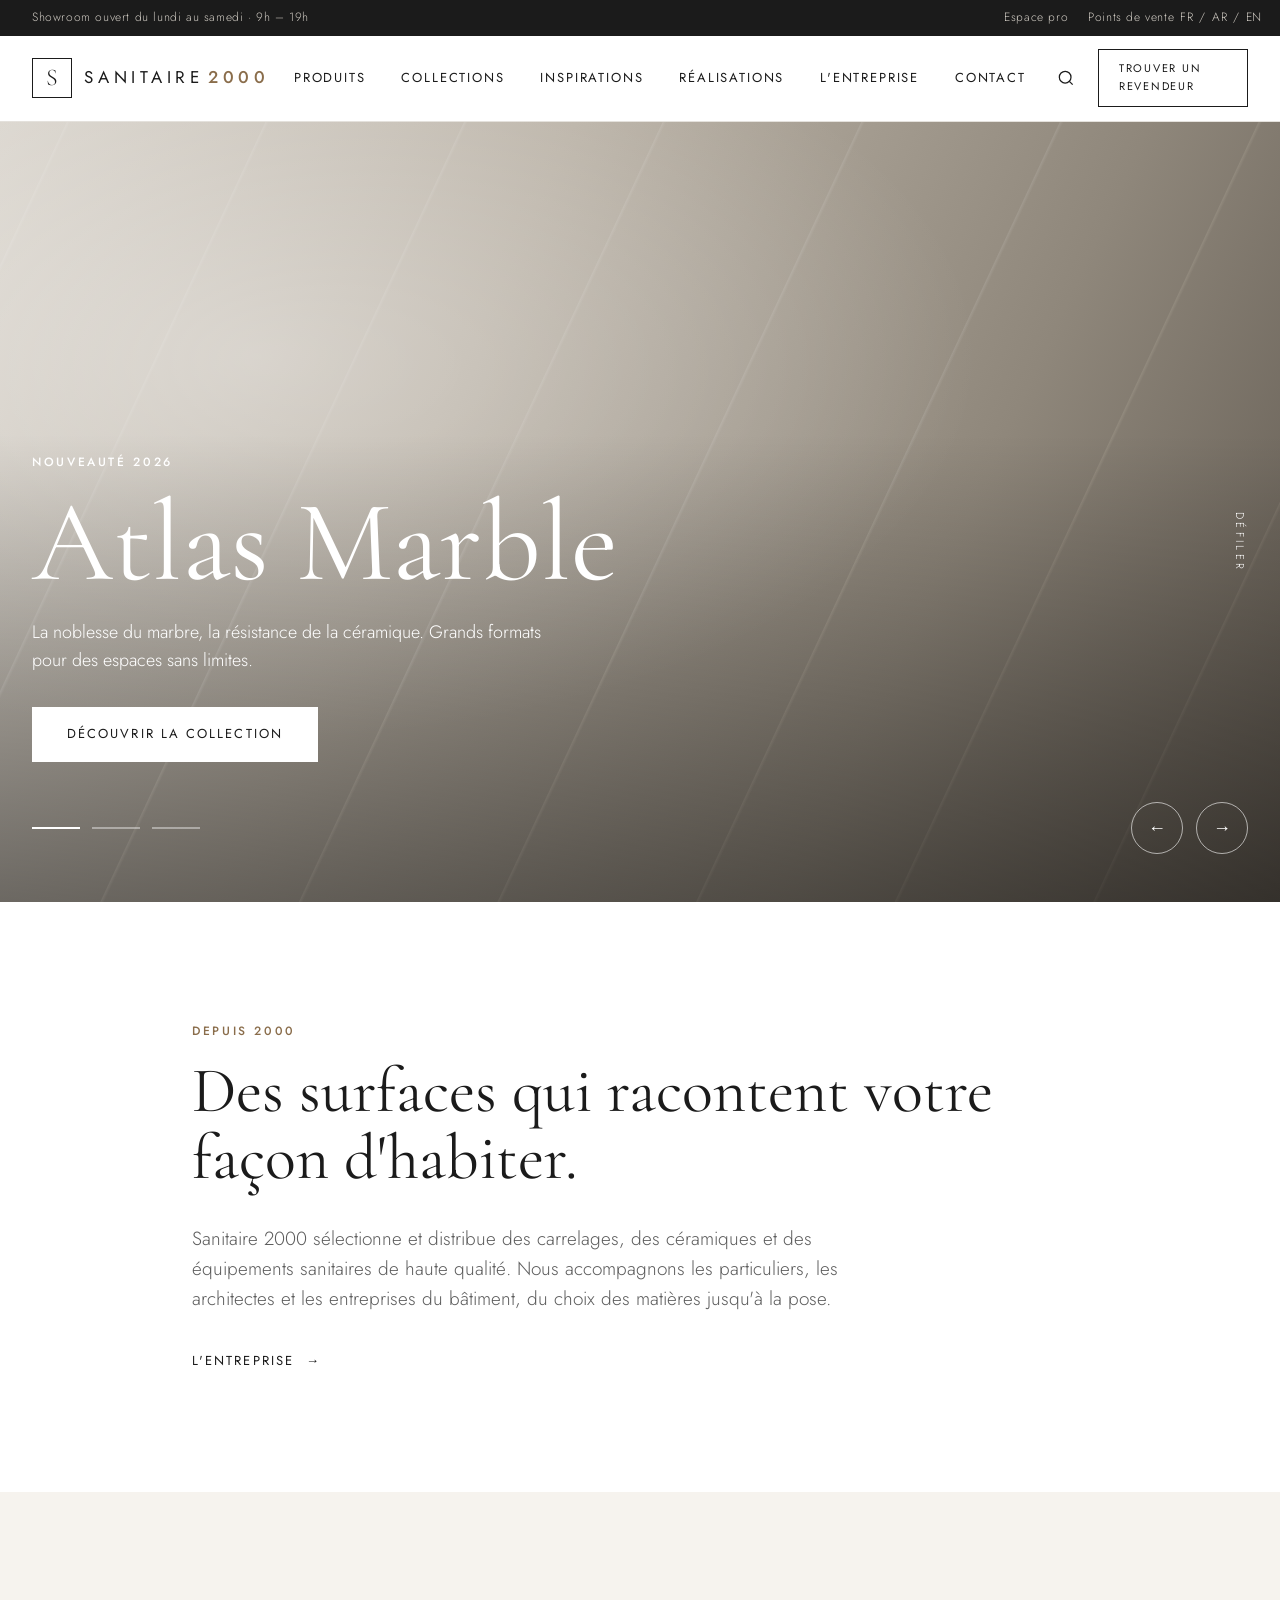
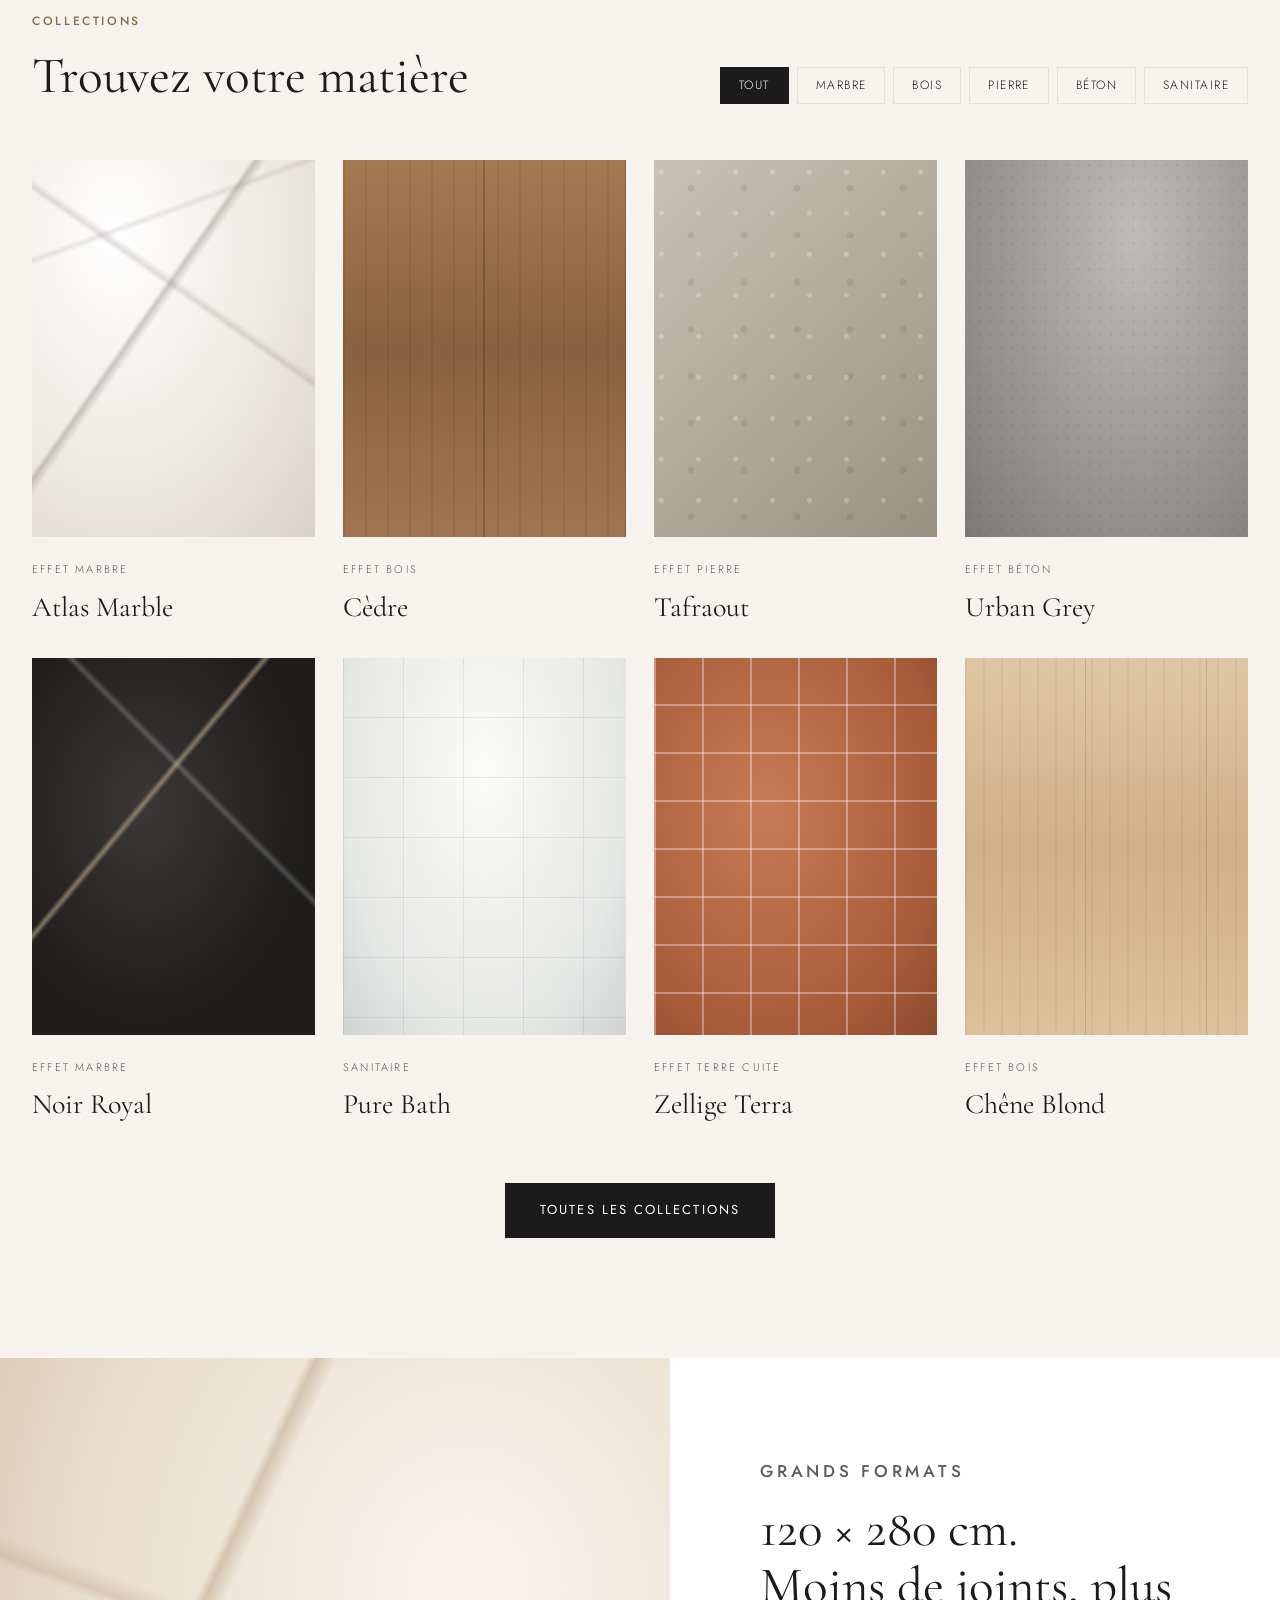
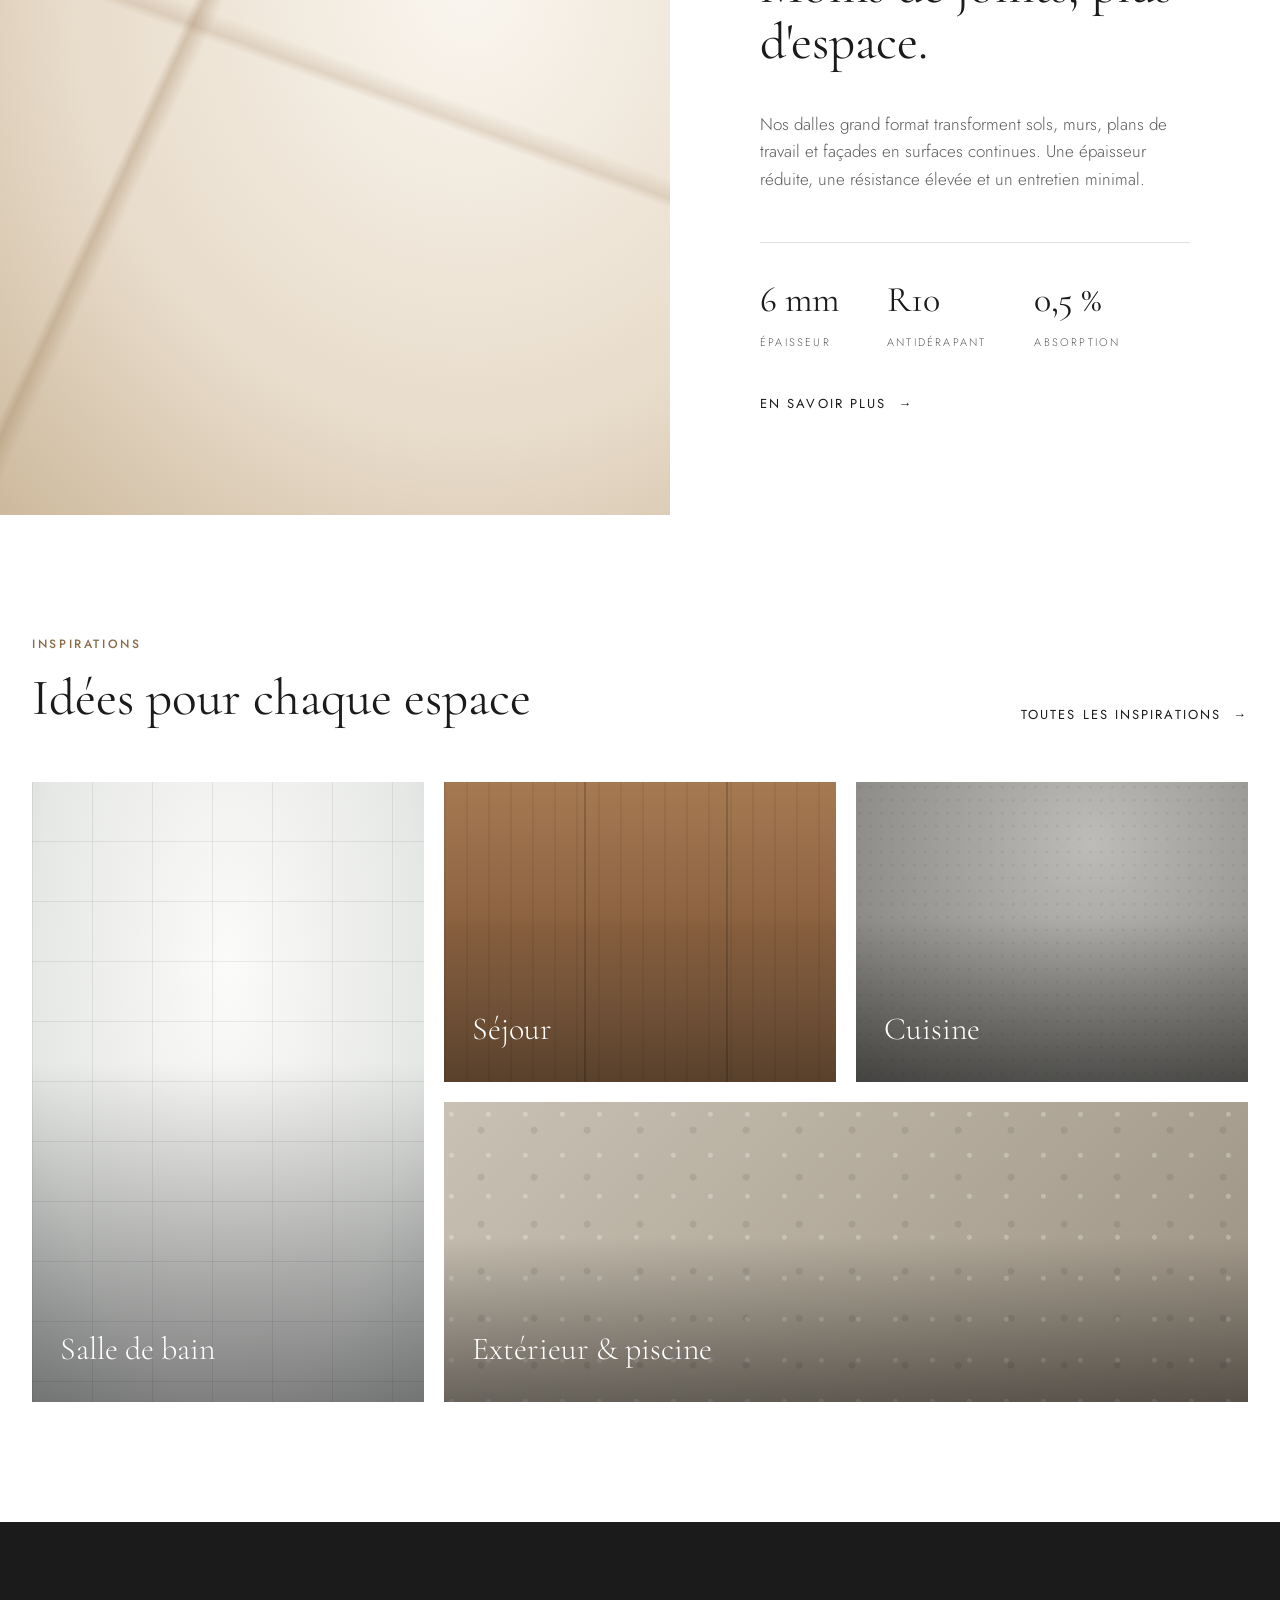
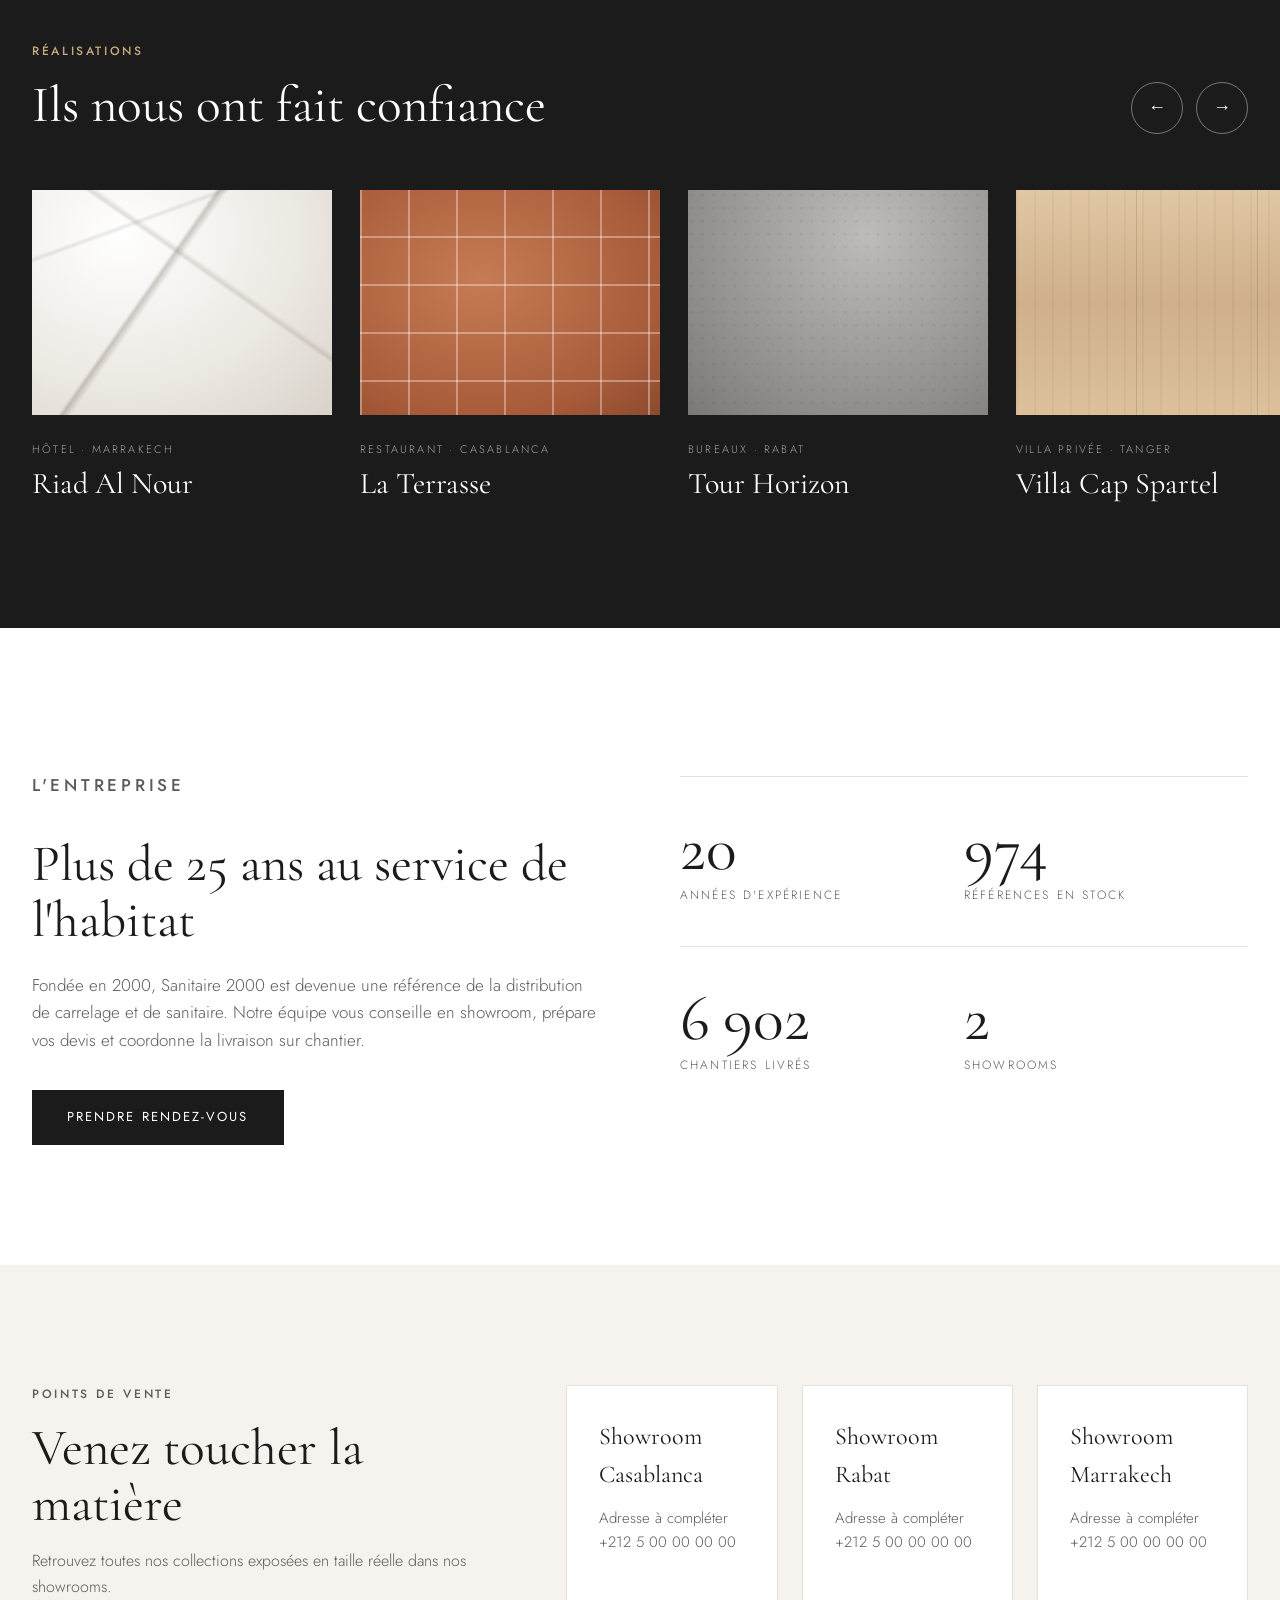
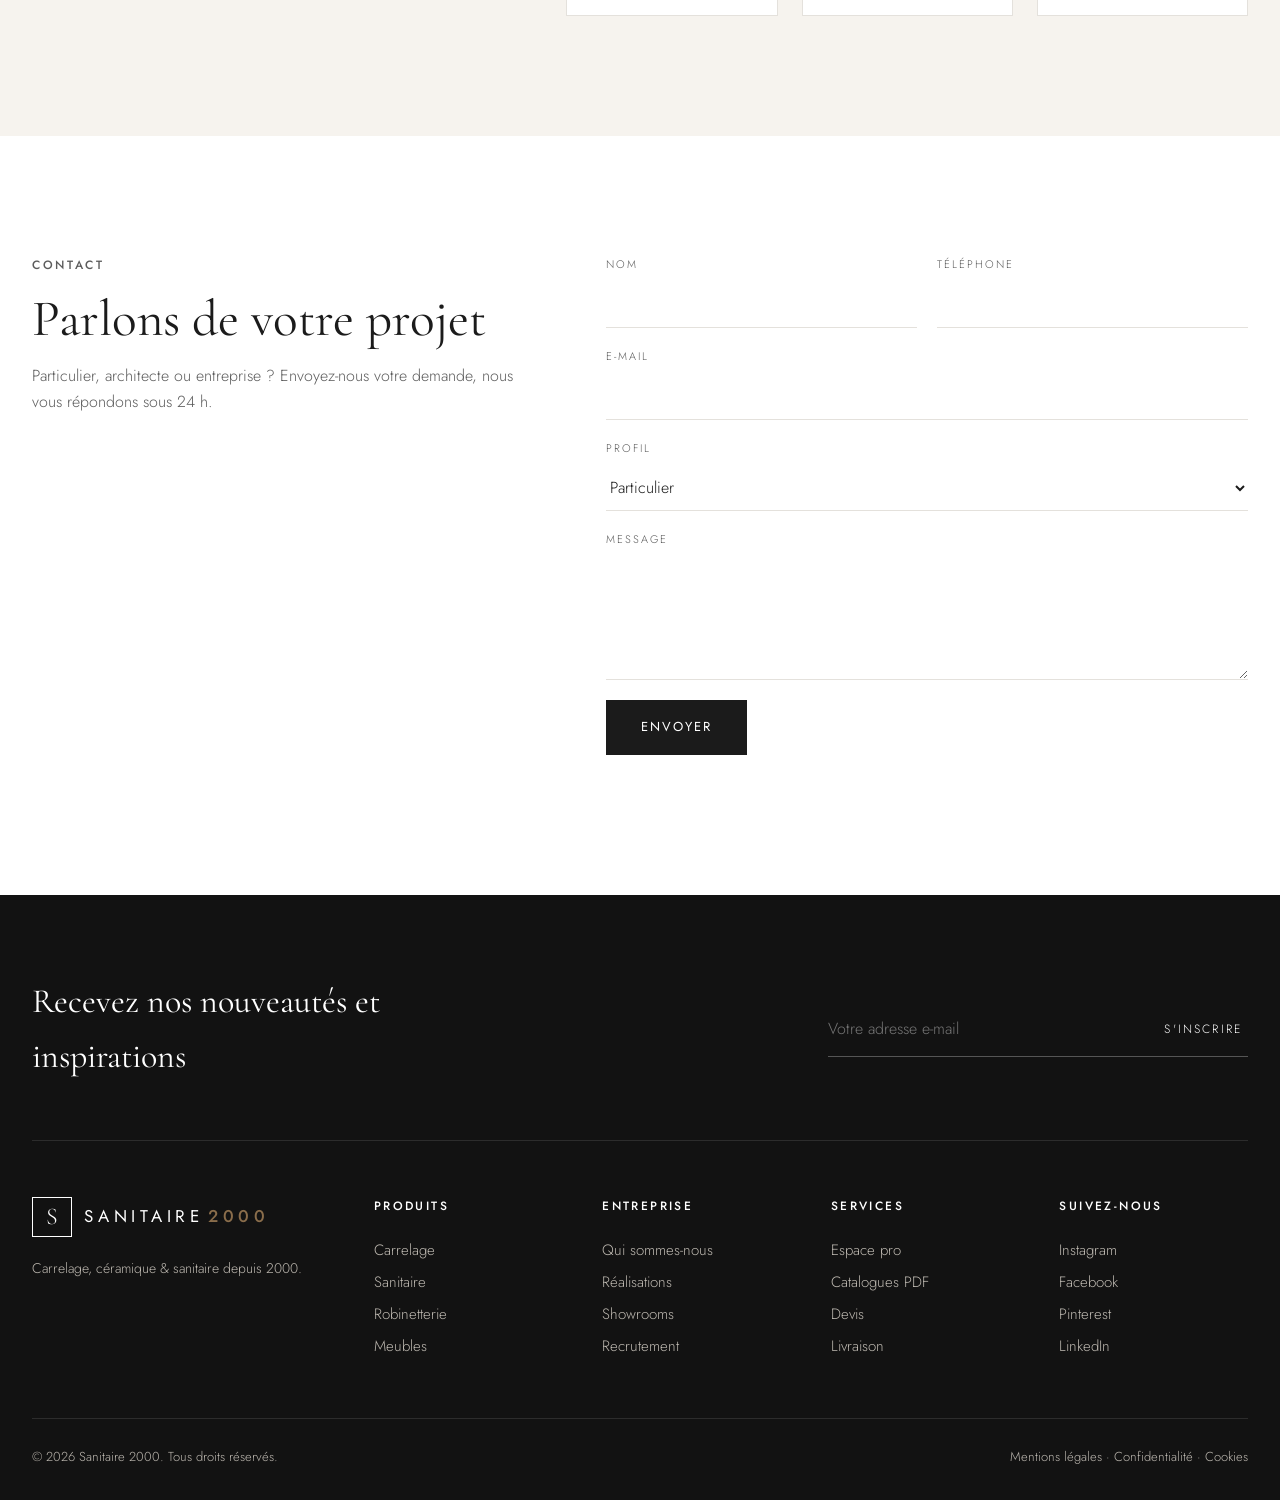
==== index.html @ e1cec72c "Add Sanitaire 2000 website: hero slider, collections, inspirations, projects, showrooms, contact Sta" ====
<!doctype html>
<html lang="fr">
<head>
  <meta charset="utf-8">
  <meta name="viewport" content="width=device-width, initial-scale=1">
  <title>Sanitaire 2000 — Céramique, carrelage & sanitaire</title>
  <meta name="description" content="Sanitaire 2000 : carrelage, céramique et équipements sanitaires pour la maison et les projets professionnels.">
  <link rel="preconnect" href="https://fonts.googleapis.com">
  <link rel="preconnect" href="https://fonts.gstatic.com" crossorigin>
  <link href="https://fonts.googleapis.com/css2?family=Cormorant+Garamond:wght@400;500&family=Jost:wght@300;400;500&display=swap" rel="stylesheet">
  <link rel="stylesheet" href="css/style.css">
</head>
<body>

  <!-- ===== TOP BAR ===== -->
  <div class="topbar">
    <div class="container topbar__inner">
      <span>Showroom ouvert du lundi au samedi · 9h – 19h</span>
      <div class="topbar__links">
        <a href="#contact">Espace pro</a>
        <a href="#where">Points de vente</a>
        <a href="#" class="lang">FR</a> / <a href="#" class="lang">AR</a> / <a href="#" class="lang">EN</a>
      </div>
    </div>
  </div>

  <!-- ===== HEADER ===== -->
  <header class="header" id="header">
    <div class="container header__inner">
      <a href="#" class="logo" aria-label="Sanitaire 2000 accueil">
        <span class="logo__mark">S</span>
        <span class="logo__text">SANITAIRE<b>2000</b></span>
      </a>

      <nav class="nav" id="nav" aria-label="Navigation principale">
        <ul>
          <li class="has-mega">
            <a href="#collections">Produits</a>
            <div class="mega">
              <div class="mega__col">
                <h4>Carrelage</h4>
                <a href="#collections">Effet marbre</a>
                <a href="#collections">Effet bois</a>
                <a href="#collections">Effet pierre</a>
                <a href="#collections">Effet béton</a>
                <a href="#collections">Grands formats</a>
              </div>
              <div class="mega__col">
                <h4>Sanitaire</h4>
                <a href="#collections">Vasques & lavabos</a>
                <a href="#collections">WC suspendus</a>
                <a href="#collections">Receveurs de douche</a>
                <a href="#collections">Robinetterie</a>
                <a href="#collections">Meubles de salle de bain</a>
              </div>
              <div class="mega__col">
                <h4>Par espace</h4>
                <a href="#inspiration">Salle de bain</a>
                <a href="#inspiration">Cuisine</a>
                <a href="#inspiration">Séjour</a>
                <a href="#inspiration">Extérieur</a>
              </div>
              <div class="mega__feature">
                <div class="tile tile--marble"></div>
                <p>Nouvelle collection <strong>Atlas Marble</strong></p>
              </div>
            </div>
          </li>
          <li><a href="#collections">Collections</a></li>
          <li><a href="#inspiration">Inspirations</a></li>
          <li><a href="#projects">Réalisations</a></li>
          <li><a href="#about">L'entreprise</a></li>
          <li><a href="#contact">Contact</a></li>
        </ul>
      </nav>

      <div class="header__actions">
        <button class="icon-btn" id="searchBtn" aria-label="Rechercher">
          <svg viewBox="0 0 24 24" width="20" height="20"><circle cx="11" cy="11" r="7" fill="none" stroke="currentColor" stroke-width="1.5"/><path d="M20 20l-4-4" stroke="currentColor" stroke-width="1.5"/></svg>
        </button>
        <a href="#where" class="btn btn--outline btn--sm hide-mobile">Trouver un revendeur</a>
        <button class="burger" id="burger" aria-label="Menu" aria-expanded="false"><span></span><span></span><span></span></button>
      </div>
    </div>

    <div class="search" id="search">
      <div class="container">
        <input type="search" placeholder="Rechercher une collection, un produit, une finition…" aria-label="Recherche">
      </div>
    </div>
  </header>

  <!-- ===== HERO SLIDER ===== -->
  <section class="hero" id="hero">
    <div class="hero__slide is-active" style="--bg: var(--img-hero-1)">
      <div class="container hero__content">
        <p class="eyebrow">Nouveauté 2026</p>
        <h1>Atlas Marble</h1>
        <p class="hero__text">La noblesse du marbre, la résistance de la céramique. Grands formats pour des espaces sans limites.</p>
        <a href="#collections" class="btn btn--light">Découvrir la collection</a>
      </div>
    </div>
    <div class="hero__slide" style="--bg: var(--img-hero-2)">
      <div class="container hero__content">
        <p class="eyebrow">Salle de bain</p>
        <h1>Pure Bath</h1>
        <p class="hero__text">Vasques, WC suspendus et robinetterie : une ligne épurée pensée pour le quotidien.</p>
        <a href="#inspiration" class="btn btn--light">Voir les inspirations</a>
      </div>
    </div>
    <div class="hero__slide" style="--bg: var(--img-hero-3)">
      <div class="container hero__content">
        <p class="eyebrow">Effet bois</p>
        <h1>Cèdre</h1>
        <p class="hero__text">La chaleur du bois naturel, sans l'entretien. Pour l'intérieur comme pour l'extérieur.</p>
        <a href="#collections" class="btn btn--light">Découvrir</a>
      </div>
    </div>

    <div class="hero__controls container">
      <div class="hero__dots" id="heroDots"></div>
      <div class="hero__arrows">
        <button id="heroPrev" aria-label="Précédent">&#8592;</button>
        <button id="heroNext" aria-label="Suivant">&#8594;</button>
      </div>
    </div>
    <a href="#intro" class="hero__scroll" aria-label="Défiler">Défiler</a>
  </section>

  <!-- ===== INTRO ===== -->
  <section class="intro section" id="intro">
    <div class="container intro__grid">
      <p class="eyebrow">Depuis 2000</p>
      <h2 class="display">Des surfaces qui racontent votre façon d'habiter.</h2>
      <p class="lead">Sanitaire 2000 sélectionne et distribue des carrelages, des céramiques et des équipements sanitaires de haute qualité. Nous accompagnons les particuliers, les architectes et les entreprises du bâtiment, du choix des matières jusqu'à la pose.</p>
      <a href="#about" class="link-arrow">L'entreprise</a>
    </div>
  </section>

  <!-- ===== COLLECTIONS ===== -->
  <section class="collections section" id="collections">
    <div class="container">
      <div class="section__head">
        <div>
          <p class="eyebrow">Collections</p>
          <h2 class="title">Trouvez votre matière</h2>
        </div>
        <div class="filters" id="filters">
          <button class="is-active" data-filter="all">Tout</button>
          <button data-filter="marbre">Marbre</button>
          <button data-filter="bois">Bois</button>
          <button data-filter="pierre">Pierre</button>
          <button data-filter="beton">Béton</button>
          <button data-filter="sanitaire">Sanitaire</button>
        </div>
      </div>

      <div class="grid" id="grid">
        <a href="#" class="card" data-cat="marbre">
          <div class="card__img tile tile--marble"></div>
          <div class="card__body"><span>Effet marbre</span><h3>Atlas Marble</h3></div>
        </a>
        <a href="#" class="card" data-cat="bois">
          <div class="card__img tile tile--wood"></div>
          <div class="card__body"><span>Effet bois</span><h3>Cèdre</h3></div>
        </a>
        <a href="#" class="card" data-cat="pierre">
          <div class="card__img tile tile--stone"></div>
          <div class="card__body"><span>Effet pierre</span><h3>Tafraout</h3></div>
        </a>
        <a href="#" class="card" data-cat="beton">
          <div class="card__img tile tile--concrete"></div>
          <div class="card__body"><span>Effet béton</span><h3>Urban Grey</h3></div>
        </a>
        <a href="#" class="card" data-cat="marbre">
          <div class="card__img tile tile--marble-dark"></div>
          <div class="card__body"><span>Effet marbre</span><h3>Noir Royal</h3></div>
        </a>
        <a href="#" class="card" data-cat="sanitaire">
          <div class="card__img tile tile--ceramic"></div>
          <div class="card__body"><span>Sanitaire</span><h3>Pure Bath</h3></div>
        </a>
        <a href="#" class="card" data-cat="pierre">
          <div class="card__img tile tile--terracotta"></div>
          <div class="card__body"><span>Effet terre cuite</span><h3>Zellige Terra</h3></div>
        </a>
        <a href="#" class="card" data-cat="bois">
          <div class="card__img tile tile--wood-light"></div>
          <div class="card__body"><span>Effet bois</span><h3>Chêne Blond</h3></div>
        </a>
      </div>

      <div class="center"><a href="#" class="btn btn--dark">Toutes les collections</a></div>
    </div>
  </section>

  <!-- ===== SPLIT FEATURE ===== -->
  <section class="split">
    <div class="split__img tile tile--marble-warm"></div>
    <div class="split__text">
      <p class="eyebrow">Grands formats</p>
      <h2 class="title">120 × 280 cm.<br>Moins de joints, plus d'espace.</h2>
      <p>Nos dalles grand format transforment sols, murs, plans de travail et façades en surfaces continues. Une épaisseur réduite, une résistance élevée et un entretien minimal.</p>
      <ul class="specs">
        <li><strong>6 mm</strong><span>Épaisseur</span></li>
        <li><strong>R10</strong><span>Antidérapant</span></li>
        <li><strong>0,5 %</strong><span>Absorption</span></li>
      </ul>
      <a href="#collections" class="link-arrow">En savoir plus</a>
    </div>
  </section>

  <!-- ===== INSPIRATIONS ===== -->
  <section class="inspiration section" id="inspiration">
    <div class="container">
      <div class="section__head">
        <div>
          <p class="eyebrow">Inspirations</p>
          <h2 class="title">Idées pour chaque espace</h2>
        </div>
        <a href="#" class="link-arrow">Toutes les inspirations</a>
      </div>
      <div class="mosaic">
        <a href="#" class="mosaic__item mosaic__item--tall tile tile--ceramic"><span>Salle de bain</span></a>
        <a href="#" class="mosaic__item tile tile--wood"><span>Séjour</span></a>
        <a href="#" class="mosaic__item tile tile--concrete"><span>Cuisine</span></a>
        <a href="#" class="mosaic__item mosaic__item--wide tile tile--stone"><span>Extérieur & piscine</span></a>
      </div>
    </div>
  </section>

  <!-- ===== PROJECTS ===== -->
  <section class="projects section" id="projects">
    <div class="container">
      <div class="section__head">
        <div>
          <p class="eyebrow">Réalisations</p>
          <h2 class="title">Ils nous ont fait confiance</h2>
        </div>
        <div class="carousel__nav">
          <button id="projPrev" aria-label="Précédent">&#8592;</button>
          <button id="projNext" aria-label="Suivant">&#8594;</button>
        </div>
      </div>
    </div>
    <div class="carousel" id="projects-track">
      <article class="project"><div class="project__img tile tile--marble"></div><span>Hôtel · Marrakech</span><h3>Riad Al Nour</h3></article>
      <article class="project"><div class="project__img tile tile--terracotta"></div><span>Restaurant · Casablanca</span><h3>La Terrasse</h3></article>
      <article class="project"><div class="project__img tile tile--concrete"></div><span>Bureaux · Rabat</span><h3>Tour Horizon</h3></article>
      <article class="project"><div class="project__img tile tile--wood-light"></div><span>Villa privée · Tanger</span><h3>Villa Cap Spartel</h3></article>
      <article class="project"><div class="project__img tile tile--marble-dark"></div><span>Boutique · Agadir</span><h3>Maison Argane</h3></article>
    </div>
  </section>

  <!-- ===== ABOUT / NUMBERS ===== -->
  <section class="about section" id="about">
    <div class="container about__grid">
      <div>
        <p class="eyebrow">L'entreprise</p>
        <h2 class="title">Plus de 25 ans au service de l'habitat</h2>
        <p>Fondée en 2000, Sanitaire 2000 est devenue une référence de la distribution de carrelage et de sanitaire. Notre équipe vous conseille en showroom, prépare vos devis et coordonne la livraison sur chantier.</p>
        <a href="#contact" class="btn btn--dark">Prendre rendez-vous</a>
      </div>
      <ul class="numbers">
        <li><strong data-count="25">0</strong><span>années d'expérience</span></li>
        <li><strong data-count="1200">0</strong><span>références en stock</span></li>
        <li><strong data-count="8500">0</strong><span>chantiers livrés</span></li>
        <li><strong data-count="3">0</strong><span>showrooms</span></li>
      </ul>
    </div>
  </section>

  <!-- ===== WHERE TO BUY ===== -->
  <section class="where section" id="where">
    <div class="container where__grid">
      <div>
        <p class="eyebrow">Points de vente</p>
        <h2 class="title">Venez toucher la matière</h2>
        <p>Retrouvez toutes nos collections exposées en taille réelle dans nos showrooms.</p>
      </div>
      <div class="stores">
        <div class="store"><h4>Showroom Casablanca</h4><p>Adresse à compléter<br>+212 5 00 00 00 00</p></div>
        <div class="store"><h4>Showroom Rabat</h4><p>Adresse à compléter<br>+212 5 00 00 00 00</p></div>
        <div class="store"><h4>Showroom Marrakech</h4><p>Adresse à compléter<br>+212 5 00 00 00 00</p></div>
      </div>
    </div>
  </section>

  <!-- ===== CONTACT ===== -->
  <section class="contact section" id="contact">
    <div class="container contact__grid">
      <div>
        <p class="eyebrow">Contact</p>
        <h2 class="title">Parlons de votre projet</h2>
        <p>Particulier, architecte ou entreprise ? Envoyez-nous votre demande, nous vous répondons sous 24 h.</p>
      </div>
      <form class="form" id="contactForm">
        <div class="form__row">
          <label>Nom<input type="text" name="name" required></label>
          <label>Téléphone<input type="tel" name="phone"></label>
        </div>
        <label>E-mail<input type="email" name="email" required></label>
        <label>Profil
          <select name="profile">
            <option>Particulier</option><option>Architecte / Designer</option><option>Entreprise du bâtiment</option><option>Revendeur</option>
          </select>
        </label>
        <label>Message<textarea name="message" rows="4"></textarea></label>
        <button type="submit" class="btn btn--dark">Envoyer</button>
        <p class="form__msg" id="formMsg" role="status"></p>
      </form>
    </div>
  </section>

  <!-- ===== FOOTER ===== -->
  <footer class="footer">
    <div class="container">
      <div class="newsletter">
        <h3>Recevez nos nouveautés et inspirations</h3>
        <form class="newsletter__form" onsubmit="event.preventDefault(); this.innerHTML='<p>Merci pour votre inscription.</p>';">
          <input type="email" placeholder="Votre adresse e-mail" required aria-label="E-mail">
          <button type="submit">S'inscrire</button>
        </form>
      </div>
      <div class="footer__grid">
        <div>
          <a href="#" class="logo logo--light"><span class="logo__mark">S</span><span class="logo__text">SANITAIRE<b>2000</b></span></a>
          <p class="footer__small">Carrelage, céramique & sanitaire depuis 2000.</p>
        </div>
        <div><h4>Produits</h4><a href="#collections">Carrelage</a><a href="#collections">Sanitaire</a><a href="#collections">Robinetterie</a><a href="#collections">Meubles</a></div>
        <div><h4>Entreprise</h4><a href="#about">Qui sommes-nous</a><a href="#projects">Réalisations</a><a href="#where">Showrooms</a><a href="#contact">Recrutement</a></div>
        <div><h4>Services</h4><a href="#contact">Espace pro</a><a href="#contact">Catalogues PDF</a><a href="#contact">Devis</a><a href="#contact">Livraison</a></div>
        <div><h4>Suivez-nous</h4><a href="#">Instagram</a><a href="#">Facebook</a><a href="#">Pinterest</a><a href="#">LinkedIn</a></div>
      </div>
      <div class="footer__bottom">
        <span>© <span id="year"></span> Sanitaire 2000. Tous droits réservés.</span>
        <span><a href="#">Mentions légales</a> · <a href="#">Confidentialité</a> · <a href="#">Cookies</a></span>
      </div>
    </div>
  </footer>

  <script src="js/main.js"></script>
</body>
</html>
---- css/style.css ----
/* ==========================================================
   SANITAIRE 2000 — main stylesheet
   To use real photos, replace the .tile--* backgrounds with
   url('../images/your-photo.jpg') center/cover.
   ========================================================== */

:root {
  --ink: #1b1b1b;
  --ink-soft: #5c5c5c;
  --line: #e4e1dc;
  --paper: #ffffff;
  --paper-warm: #f6f3ee;
  --accent: #8a6d4b;
  --serif: "Cormorant Garamond", Georgia, serif;
  --sans: "Jost", "Helvetica Neue", Arial, sans-serif;
  --header-h: 84px;
  --ease: cubic-bezier(.22, .61, .36, 1);

  /* Hero backgrounds (replace with real photography) */
  --img-hero-1: radial-gradient(ellipse at 20% 30%, rgba(255,255,255,.35), transparent 50%),
                linear-gradient(115deg, #d9d4cc 0%, #b9b1a5 35%, #8f877b 70%, #5f584f 100%);
  --img-hero-2: radial-gradient(ellipse at 70% 40%, rgba(255,255,255,.3), transparent 55%),
                linear-gradient(160deg, #c8ccc9 0%, #9ea5a3 45%, #5d6664 100%);
  --img-hero-3: radial-gradient(ellipse at 30% 60%, rgba(255,230,200,.25), transparent 50%),
                linear-gradient(140deg, #b98f68 0%, #8c6444 50%, #4e3624 100%);
}

*, *::before, *::after { box-sizing: border-box; }
html { scroll-behavior: smooth; }
body {
  margin: 0;
  font-family: var(--sans);
  font-weight: 300;
  color: var(--ink);
  background: var(--paper);
  line-height: 1.6;
  -webkit-font-smoothing: antialiased;
}
img { max-width: 100%; display: block; }
a { color: inherit; text-decoration: none; }
button { font: inherit; cursor: pointer; background: none; border: 0; color: inherit; }
h1, h2, h3, h4 { margin: 0; font-weight: 400; }

.container { width: 100%; max-width: 1360px; margin: 0 auto; padding: 0 32px; }
.section { padding: 120px 0; }
.center { text-align: center; margin-top: 56px; }

.eyebrow {
  font-size: 12px; letter-spacing: .22em; text-transform: uppercase;
  color: var(--accent); margin: 0 0 16px; font-weight: 500;
}
.title { font-family: var(--serif); font-size: clamp(32px, 4vw, 52px); line-height: 1.1; }
.display { font-family: var(--serif); font-size: clamp(36px, 5vw, 68px); line-height: 1.05; }
.lead { font-size: 19px; color: var(--ink-soft); max-width: 680px; }

/* ---------- Buttons ---------- */
.btn {
  display: inline-block; padding: 16px 34px; font-size: 13px;
  letter-spacing: .16em; text-transform: uppercase; font-weight: 400;
  border: 1px solid transparent; transition: all .35s var(--ease);
}
.btn--sm { padding: 10px 20px; font-size: 11px; }
.btn--dark { background: var(--ink); color: #fff; }
.btn--dark:hover { background: var(--accent); }
.btn--light { background: #fff; color: var(--ink); }
.btn--light:hover { background: var(--ink); color: #fff; }
.btn--outline { border-color: var(--ink); }
.btn--outline:hover { background: var(--ink); color: #fff; }

.link-arrow {
  font-size: 13px; letter-spacing: .16em; text-transform: uppercase;
  display: inline-flex; align-items: center; gap: 12px; font-weight: 400;
}
.link-arrow::after { content: "→"; transition: transform .3s var(--ease); }
.link-arrow:hover::after { transform: translateX(6px); }

/* ---------- Top bar ---------- */
.topbar { background: var(--ink); color: #cfcac2; font-size: 12px; letter-spacing: .05em; }
.topbar__inner { display: flex; justify-content: space-between; align-items: center; height: 36px; }
.topbar__links { display: flex; gap: 20px; align-items: center; }
.topbar__links a:hover { color: #fff; }
.topbar .lang { margin: 0 -14px; }

/* ---------- Header ---------- */
.header {
  position: sticky; top: 0; z-index: 50; background: rgba(255,255,255,.96);
  backdrop-filter: blur(8px); border-bottom: 1px solid var(--line);
  transition: box-shadow .3s;
}
.header.is-scrolled { box-shadow: 0 6px 30px rgba(0,0,0,.06); }
.header__inner { display: flex; align-items: center; justify-content: space-between; height: var(--header-h); gap: 24px; }

.logo { display: flex; align-items: center; gap: 12px; }
.logo__mark {
  width: 40px; height: 40px; display: grid; place-items: center;
  border: 1px solid currentColor; font-family: var(--serif); font-size: 24px;
}
.logo__text { font-size: 17px; letter-spacing: .28em; font-weight: 400; }
.logo__text b { font-weight: 500; color: var(--accent); margin-left: 4px; }
.logo--light { color: #fff; }

.nav ul { list-style: none; margin: 0; padding: 0; display: flex; gap: 36px; }
.nav > ul > li > a {
  font-size: 13px; letter-spacing: .14em; text-transform: uppercase; font-weight: 400;
  display: block; line-height: var(--header-h); position: relative;
}
.nav > ul > li > a::after {
  content: ""; position: absolute; left: 0; right: 0; bottom: 28px; height: 1px;
  background: var(--ink); transform: scaleX(0); transform-origin: left; transition: transform .35s var(--ease);
}
.nav > ul > li:hover > a::after { transform: scaleX(1); }

.has-mega { position: static; }
.mega {
  position: absolute; left: 0; right: 0; top: 100%; background: #fff;
  border-top: 1px solid var(--line); box-shadow: 0 30px 50px rgba(0,0,0,.06);
  display: grid; grid-template-columns: repeat(3, 1fr) 1.4fr; gap: 40px;
  padding: 48px max(32px, calc((100vw - 1360px) / 2 + 32px));
  opacity: 0; visibility: hidden; transform: translateY(8px); transition: all .3s var(--ease);
}
.has-mega:hover .mega { opacity: 1; visibility: visible; transform: none; }
.mega h4 { font-size: 11px; letter-spacing: .2em; text-transform: uppercase; color: var(--accent); margin-bottom: 16px; font-weight: 500; }
.mega__col a { display: block; padding: 6px 0; font-size: 15px; color: var(--ink-soft); }
.mega__col a:hover { color: var(--ink); }
.mega__feature .tile { height: 180px; margin-bottom: 12px; }
.mega__feature p { margin: 0; font-size: 14px; }

.header__actions { display: flex; align-items: center; gap: 16px; }
.icon-btn { width: 40px; height: 40px; display: grid; place-items: center; }
.burger { display: none; width: 40px; height: 40px; position: relative; }
.burger span { position: absolute; left: 9px; right: 9px; height: 1px; background: var(--ink); transition: all .3s; }
.burger span:nth-child(1) { top: 13px; } .burger span:nth-child(2) { top: 20px; } .burger span:nth-child(3) { top: 27px; }
.burger.is-open span:nth-child(1) { top: 20px; transform: rotate(45deg); }
.burger.is-open span:nth-child(2) { opacity: 0; }
.burger.is-open span:nth-child(3) { top: 20px; transform: rotate(-45deg); }

.search { max-height: 0; overflow: hidden; transition: max-height .35s var(--ease); border-top: 1px solid transparent; }
.search.is-open { max-height: 100px; border-top-color: var(--line); }
.search input {
  width: 100%; border: 0; padding: 26px 0; font: inherit; font-size: 22px;
  font-family: var(--serif); outline: none; background: transparent;
}

/* ---------- Hero ---------- */
.hero { position: relative; height: calc(100vh - var(--header-h) - 36px); min-height: 560px; overflow: hidden; color: #fff; }
.hero__slide {
  position: absolute; inset: 0; background: var(--bg); background-size: cover; background-position: center;
  opacity: 0; transition: opacity 1.2s var(--ease); display: flex; align-items: flex-end;
}
.hero__slide::before { content: ""; position: absolute; inset: 0; background: linear-gradient(0deg, rgba(0,0,0,.45), transparent 60%); }
.hero__slide::after { /* subtle veining to evoke stone */
  content: ""; position: absolute; inset: 0; opacity: .25; mix-blend-mode: overlay;
  background: repeating-linear-gradient(115deg, transparent 0 60px, rgba(255,255,255,.4) 61px, transparent 64px 180px);
}
.hero__slide.is-active { opacity: 1; z-index: 1; }
.hero__content { position: relative; z-index: 2; padding-bottom: 140px; max-width: 1360px; }
.hero__content > * { opacity: 0; transform: translateY(24px); transition: all .9s var(--ease); }
.hero__slide.is-active .hero__content > * { opacity: 1; transform: none; }
.hero__slide.is-active .hero__content > *:nth-child(2) { transition-delay: .15s; }
.hero__slide.is-active .hero__content > *:nth-child(3) { transition-delay: .3s; }
.hero__slide.is-active .hero__content > *:nth-child(4) { transition-delay: .45s; }
.hero .eyebrow { color: #fff; }
.hero h1 { font-family: var(--serif); font-size: clamp(56px, 9vw, 128px); line-height: .95; margin-bottom: 20px; }
.hero__text { font-size: 18px; max-width: 520px; margin: 0 0 32px; }

.hero__controls { position: absolute; left: 0; right: 0; bottom: 48px; z-index: 3; display: flex; justify-content: space-between; align-items: center; margin: 0 auto; }
.hero__dots { display: flex; gap: 12px; }
.hero__dots button { width: 48px; height: 2px; background: rgba(255,255,255,.4); position: relative; overflow: hidden; }
.hero__dots button.is-active::after { content: ""; position: absolute; inset: 0; background: #fff; animation: fill 6s linear forwards; }
@keyframes fill { from { transform: scaleX(0); transform-origin: left; } to { transform: scaleX(1); transform-origin: left; } }
.hero__arrows button, .carousel__nav button {
  width: 52px; height: 52px; border: 1px solid rgba(255,255,255,.6); border-radius: 50%; margin-left: 8px; font-size: 18px; transition: all .3s;
}
.hero__arrows button:hover { background: #fff; color: var(--ink); }
.hero__scroll { position: absolute; right: 32px; top: 50%; z-index: 3; writing-mode: vertical-rl; font-size: 11px; letter-spacing: .3em; text-transform: uppercase; }

/* ---------- Intro ---------- */
.intro__grid { max-width: 960px; }
.intro .display { margin-bottom: 32px; }
.intro .lead { margin-bottom: 32px; }

/* ---------- Section head / filters ---------- */
.section__head { display: flex; justify-content: space-between; align-items: flex-end; gap: 24px; margin-bottom: 56px; flex-wrap: wrap; }
.filters { display: flex; gap: 8px; flex-wrap: wrap; }
.filters button {
  padding: 8px 18px; border: 1px solid var(--line); font-size: 12px; letter-spacing: .12em; text-transform: uppercase; transition: all .25s;
}
.filters button:hover { border-color: var(--ink); }
.filters button.is-active { background: var(--ink); color: #fff; border-color: var(--ink); }

/* ---------- Collections grid ---------- */
.collections { background: var(--paper-warm); }
.grid { display: grid; grid-template-columns: repeat(4, 1fr); gap: 28px; }
.card { display: block; transition: opacity .4s, transform .4s; }
.card.is-hidden { display: none; }
.card__img { aspect-ratio: 3 / 4; overflow: hidden; position: relative; transition: transform .8s var(--ease); }
.card:hover .card__img { transform: scale(.97); }
.card__body { padding-top: 18px; }
.card__body span { font-size: 11px; letter-spacing: .2em; text-transform: uppercase; color: var(--ink-soft); }
.card__body h3 { font-family: var(--serif); font-size: 28px; margin-top: 4px; }

/* ---------- Tile textures (placeholders for photos) ---------- */
.tile { background-color: #ddd; background-size: cover; background-position: center; }
.tile--marble {
  background:
    linear-gradient(125deg, transparent 40%, rgba(120,110,100,.35) 41%, transparent 43%),
    linear-gradient(35deg, transparent 60%, rgba(140,130,120,.25) 61%, transparent 62.5%),
    linear-gradient(160deg, transparent 20%, rgba(150,140,130,.2) 21%, transparent 22%),
    radial-gradient(ellipse at 30% 20%, #ffffff, #ece8e2 60%, #d8d2c9);
}
.tile--marble-warm {
  background:
    linear-gradient(115deg, transparent 30%, rgba(160,130,95,.35) 31%, transparent 33%),
    linear-gradient(20deg, transparent 55%, rgba(170,140,110,.25) 56%, transparent 58%),
    radial-gradient(ellipse at 70% 30%, #faf6ef, #e8dccb 60%, #cdb99d);
}
.tile--marble-dark {
  background:
    linear-gradient(130deg, transparent 38%, rgba(220,200,160,.5) 39%, transparent 40%),
    linear-gradient(45deg, transparent 62%, rgba(255,255,255,.22) 63%, transparent 64%),
    radial-gradient(ellipse at 40% 40%, #3a3836, #1d1c1b 70%);
}
.tile--wood {
  background:
    repeating-linear-gradient(90deg, rgba(0,0,0,.06) 0 2px, transparent 2px 22px),
    repeating-linear-gradient(90deg, transparent 0 140px, rgba(0,0,0,.18) 140px 142px),
    linear-gradient(180deg, #a57a52, #8a6140 50%, #a07550);
}
.tile--wood-light {
  background:
    repeating-linear-gradient(90deg, rgba(0,0,0,.04) 0 2px, transparent 2px 18px),
    repeating-linear-gradient(90deg, transparent 0 120px, rgba(0,0,0,.12) 120px 121px),
    linear-gradient(180deg, #e0c7a3, #cfb08a 50%, #dcc19b);
}
.tile--stone {
  background:
    radial-gradient(circle at 20% 30%, rgba(255,255,255,.25) 0 2px, transparent 3px) 0 0 / 37px 41px,
    radial-gradient(circle at 70% 60%, rgba(0,0,0,.08) 0 3px, transparent 4px) 0 0 / 53px 47px,
    linear-gradient(135deg, #c9c1b4, #aea596 60%, #9a9082);
}
.tile--concrete {
  background:
    radial-gradient(circle at 30% 40%, rgba(0,0,0,.05) 0 1px, transparent 2px) 0 0 / 11px 13px,
    radial-gradient(ellipse at 60% 20%, #bdbcb8, #8f8e8a 70%, #7a7975);
}
.tile--ceramic {
  background:
    linear-gradient(90deg, rgba(0,0,0,.07) 1px, transparent 1px) 0 0 / 60px 60px,
    linear-gradient(0deg, rgba(0,0,0,.07) 1px, transparent 1px) 0 0 / 60px 60px,
    radial-gradient(ellipse at 50% 30%, #fbfbf9, #e6e8e6 70%, #cfd3d1);
}
.tile--terracotta {
  background:
    linear-gradient(90deg, rgba(255,255,255,.35) 2px, transparent 2px) 0 0 / 48px 48px,
    linear-gradient(0deg, rgba(255,255,255,.35) 2px, transparent 2px) 0 0 / 48px 48px,
    radial-gradient(ellipse at 40% 40%, #c67b55, #a95c3a 70%, #8b4a2e);
}

/* ---------- Split ---------- */
.split { display: grid; grid-template-columns: 1.1fr 1fr; min-height: 640px; }
.split__img { min-height: 420px; }
.split__text { padding: 100px clamp(32px, 7vw, 120px); display: flex; flex-direction: column; justify-content: center; }
.split__text .title { margin-bottom: 24px; }
.split__text p { color: var(--ink-soft); font-size: 17px; }
.specs { list-style: none; padding: 0; margin: 32px 0 40px; display: flex; gap: 48px; border-top: 1px solid var(--line); padding-top: 28px; }
.specs strong { display: block; font-family: var(--serif); font-size: 36px; font-weight: 400; }
.specs span { font-size: 11px; letter-spacing: .2em; text-transform: uppercase; color: var(--ink-soft); }

/* ---------- Mosaic ---------- */
.mosaic { display: grid; grid-template-columns: repeat(3, 1fr); grid-auto-rows: 300px; gap: 20px; }
.mosaic__item { position: relative; overflow: hidden; display: flex; align-items: flex-end; padding: 28px; color: #fff; }
.mosaic__item::before { content: ""; position: absolute; inset: 0; background: linear-gradient(0deg, rgba(0,0,0,.45), transparent 55%); transition: opacity .4s; }
.mosaic__item:hover::before { opacity: .7; }
.mosaic__item span { position: relative; font-family: var(--serif); font-size: 32px; }
.mosaic__item--tall { grid-row: span 2; }
.mosaic__item--wide { grid-column: span 2; }

/* ---------- Projects carousel ---------- */
.projects { background: var(--ink); color: #fff; }
.projects .eyebrow { color: #c9a97f; }
.carousel__nav button { border-color: rgba(255,255,255,.4); }
.carousel__nav button:hover { background: #fff; color: var(--ink); }
.carousel {
  display: grid; grid-auto-flow: column; grid-auto-columns: minmax(300px, 32%); gap: 28px;
  overflow-x: auto; scroll-snap-type: x mandatory; scrollbar-width: none;
  padding: 0 max(32px, calc((100vw - 1360px) / 2 + 32px));
  scroll-padding: 0 max(32px, calc((100vw - 1360px) / 2 + 32px));
}
.carousel::-webkit-scrollbar { display: none; }
.project { scroll-snap-align: start; }
.project__img { aspect-ratio: 4 / 3; margin-bottom: 20px; }
.project span { font-size: 11px; letter-spacing: .2em; text-transform: uppercase; color: #a9a39a; }
.project h3 { font-family: var(--serif); font-size: 30px; }

/* ---------- About ---------- */
.about__grid { display: grid; grid-template-columns: 1fr 1fr; gap: 80px; align-items: center; }
.about p { color: var(--ink-soft); font-size: 17px; margin: 24px 0 36px; }
.numbers { list-style: none; margin: 0; padding: 0; display: grid; grid-template-columns: 1fr 1fr; }
.numbers li { padding: 40px 0; border-top: 1px solid var(--line); }
.numbers li:nth-child(odd) { padding-right: 24px; }
.numbers strong { display: block; font-family: var(--serif); font-size: 64px; font-weight: 400; line-height: 1; }
.numbers span { font-size: 12px; letter-spacing: .18em; text-transform: uppercase; color: var(--ink-soft); }

/* ---------- Where ---------- */
.where { background: var(--paper-warm); }
.where__grid { display: grid; grid-template-columns: 1fr 1.5fr; gap: 80px; }
.where p { color: var(--ink-soft); }
.stores { display: grid; grid-template-columns: repeat(3, 1fr); gap: 24px; }
.store { background: #fff; padding: 32px; border: 1px solid var(--line); }
.store h4 { font-family: var(--serif); font-size: 24px; margin-bottom: 12px; }
.store p { margin: 0; font-size: 15px; }

/* ---------- Contact ---------- */
.contact__grid { display: grid; grid-template-columns: 1fr 1.3fr; gap: 80px; }
.contact p { color: var(--ink-soft); }
.form { display: grid; gap: 20px; }
.form__row { display: grid; grid-template-columns: 1fr 1fr; gap: 20px; }
.form label { display: grid; gap: 8px; font-size: 11px; letter-spacing: .18em; text-transform: uppercase; color: var(--ink-soft); }
.form input, .form select, .form textarea {
  font: inherit; font-size: 16px; text-transform: none; letter-spacing: 0; color: var(--ink);
  border: 0; border-bottom: 1px solid var(--line); padding: 10px 0; background: transparent; outline: none; border-radius: 0;
}
.form input:focus, .form select:focus, .form textarea:focus { border-bottom-color: var(--ink); }
.form .btn { justify-self: start; }
.form__msg { margin: 0; color: var(--accent); }

/* ---------- Footer ---------- */
.footer { background: #121212; color: #bdb8b0; padding: 80px 0 32px; }
.newsletter { display: flex; justify-content: space-between; align-items: center; gap: 32px; padding-bottom: 56px; border-bottom: 1px solid #2c2c2c; flex-wrap: wrap; }
.newsletter h3 { font-family: var(--serif); font-size: 34px; color: #fff; max-width: 480px; }
.newsletter__form { display: flex; border-bottom: 1px solid #555; min-width: min(420px, 100%); }
.newsletter__form input { flex: 1; background: transparent; border: 0; color: #fff; padding: 14px 0; font: inherit; outline: none; min-width: 0; }
.newsletter__form button { color: #fff; font-size: 12px; letter-spacing: .18em; text-transform: uppercase; }
.newsletter__form p { color: #fff; margin: 14px 0; }
.footer__grid { display: grid; grid-template-columns: 1.6fr repeat(4, 1fr); gap: 40px; padding: 56px 0; }
.footer__grid h4 { color: #fff; font-size: 12px; letter-spacing: .2em; text-transform: uppercase; margin-bottom: 18px; font-weight: 500; }
.footer__grid a:not(.logo) { display: block; padding: 4px 0; font-size: 15px; }
.footer__grid a:hover { color: #fff; }
.footer__small { font-size: 14px; margin-top: 20px; }
.footer__bottom { display: flex; justify-content: space-between; gap: 16px; font-size: 13px; border-top: 1px solid #2c2c2c; padding-top: 28px; flex-wrap: wrap; }

/* ---------- Reveal on scroll ---------- */
.reveal { opacity: 0; transform: translateY(40px); transition: opacity 1s var(--ease), transform 1s var(--ease); }
.reveal.is-visible { opacity: 1; transform: none; }

/* ---------- Responsive ---------- */
@media (max-width: 1100px) {
  .nav ul { gap: 22px; }
  .grid { grid-template-columns: repeat(3, 1fr); }
  .stores { grid-template-columns: 1fr; }
  .footer__grid { grid-template-columns: repeat(3, 1fr); }
}
@media (max-width: 960px) {
  :root { --header-h: 68px; }
  .hide-mobile { display: none; }
  .burger { display: block; }
  .nav {
    position: fixed; inset: calc(var(--header-h) + 36px) 0 0 0; background: #fff;
    transform: translateX(100%); transition: transform .4s var(--ease); overflow-y: auto;
  }
  .nav.is-open { transform: none; }
  .nav ul { flex-direction: column; gap: 0; padding: 16px 32px; }
  .nav > ul > li > a { line-height: 1; padding: 22px 0; border-bottom: 1px solid var(--line); font-size: 15px; }
  .nav > ul > li > a::after { display: none; }
  .mega { display: none; }
  .split, .about__grid, .where__grid, .contact__grid { grid-template-columns: minmax(0, 1fr); gap: 48px; }
  .split { gap: 0; }
  .mosaic { grid-template-columns: 1fr 1fr; grid-auto-rows: 220px; }
  .mosaic__item--wide { grid-column: span 2; }
  .carousel { grid-auto-columns: 70%; }
  .hero__scroll { display: none; }
}
@media (max-width: 640px) {
  .container { padding: 0 16px; }
  .section { padding: 80px 0; }
  .topbar__inner > span { display: none; }
  .topbar__inner { justify-content: center; }
  .logo__text { font-size: 14px; letter-spacing: .2em; }
  .grid { grid-template-columns: 1fr 1fr; gap: 16px; }
  .card__body h3 { font-size: 22px; }
  .mosaic { grid-template-columns: 1fr; }
  .mosaic__item--tall { grid-row: span 1; }
  .mosaic__item--wide { grid-column: span 1; }
  .carousel { grid-auto-columns: 85%; padding: 0 16px; scroll-padding: 0 16px; gap: 16px; }
  .specs { gap: 20px; flex-wrap: wrap; }
  .specs strong { font-size: 28px; }
  .split__text { padding: 64px 16px; }
  .form__row { grid-template-columns: 1fr; }
  .footer__grid { grid-template-columns: 1fr 1fr; }
  .hero__content { padding-bottom: 120px; }
  .hero__arrows { display: none; }
}
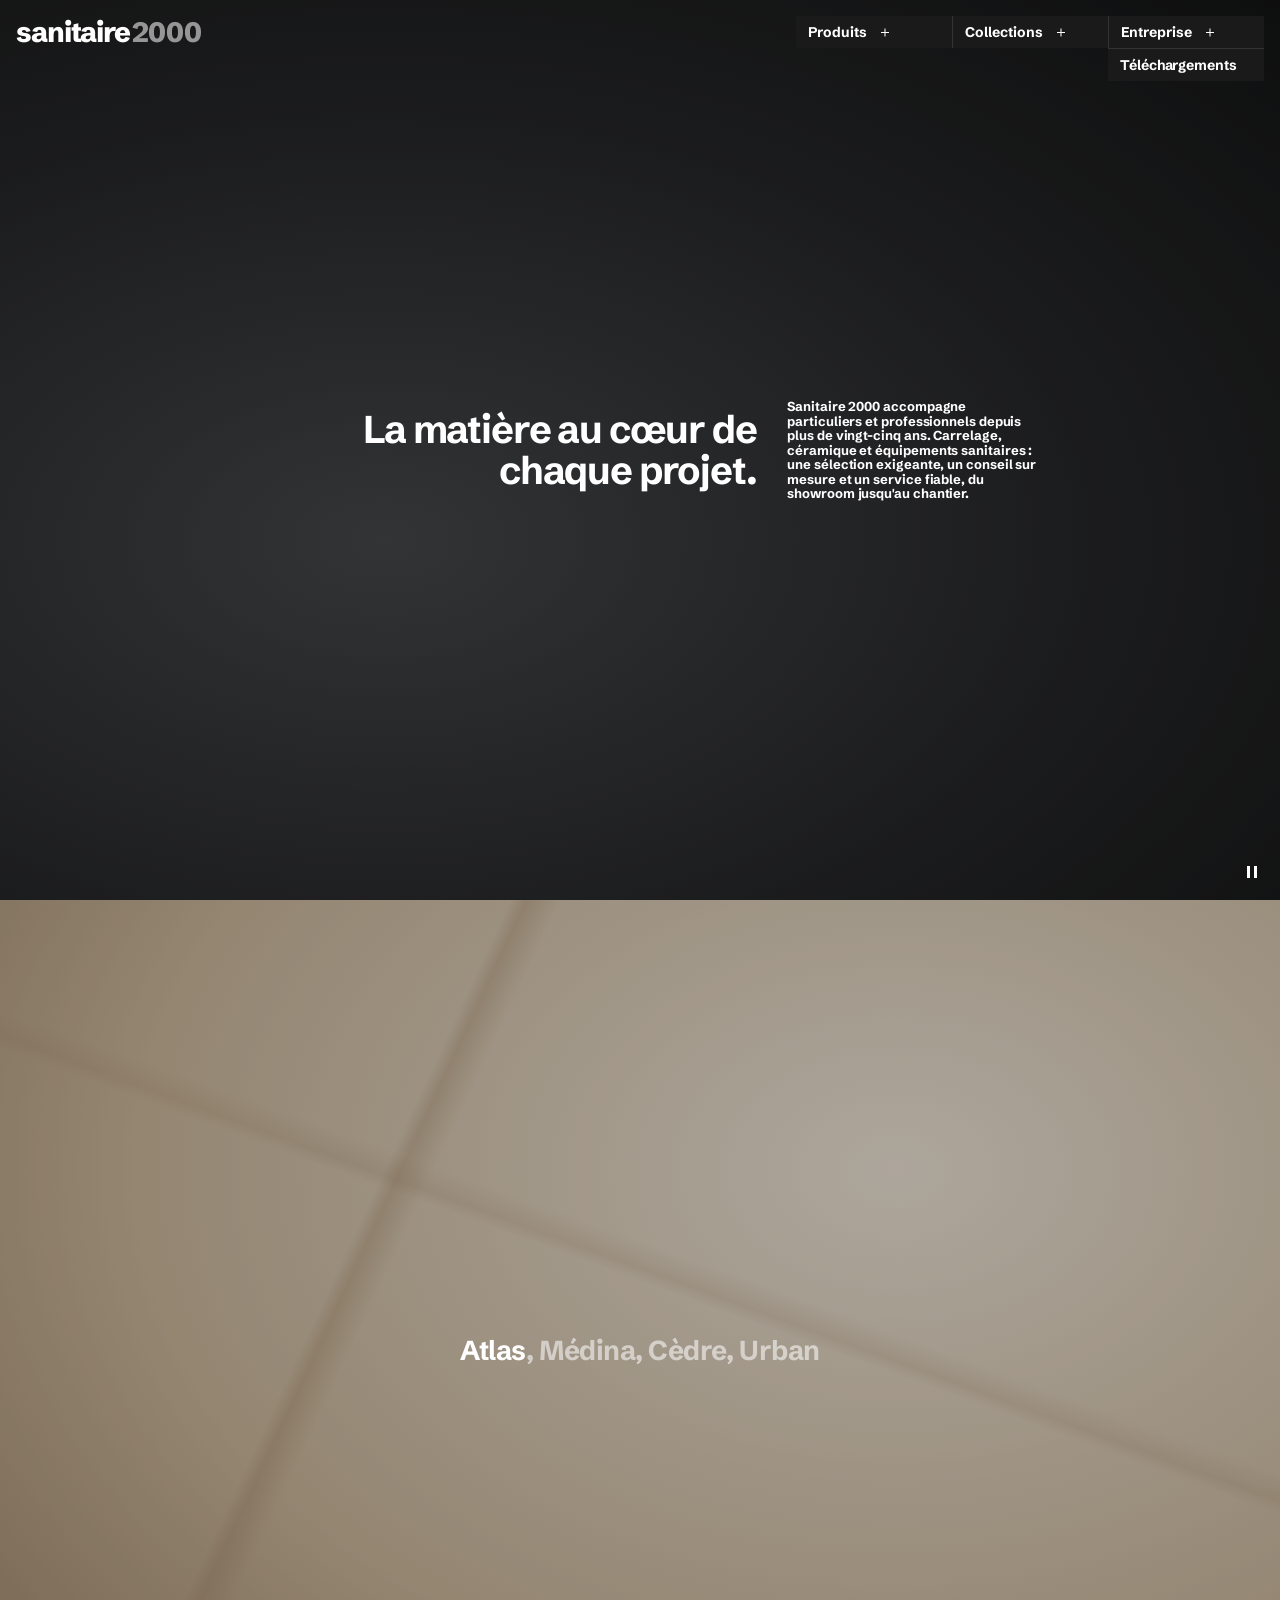
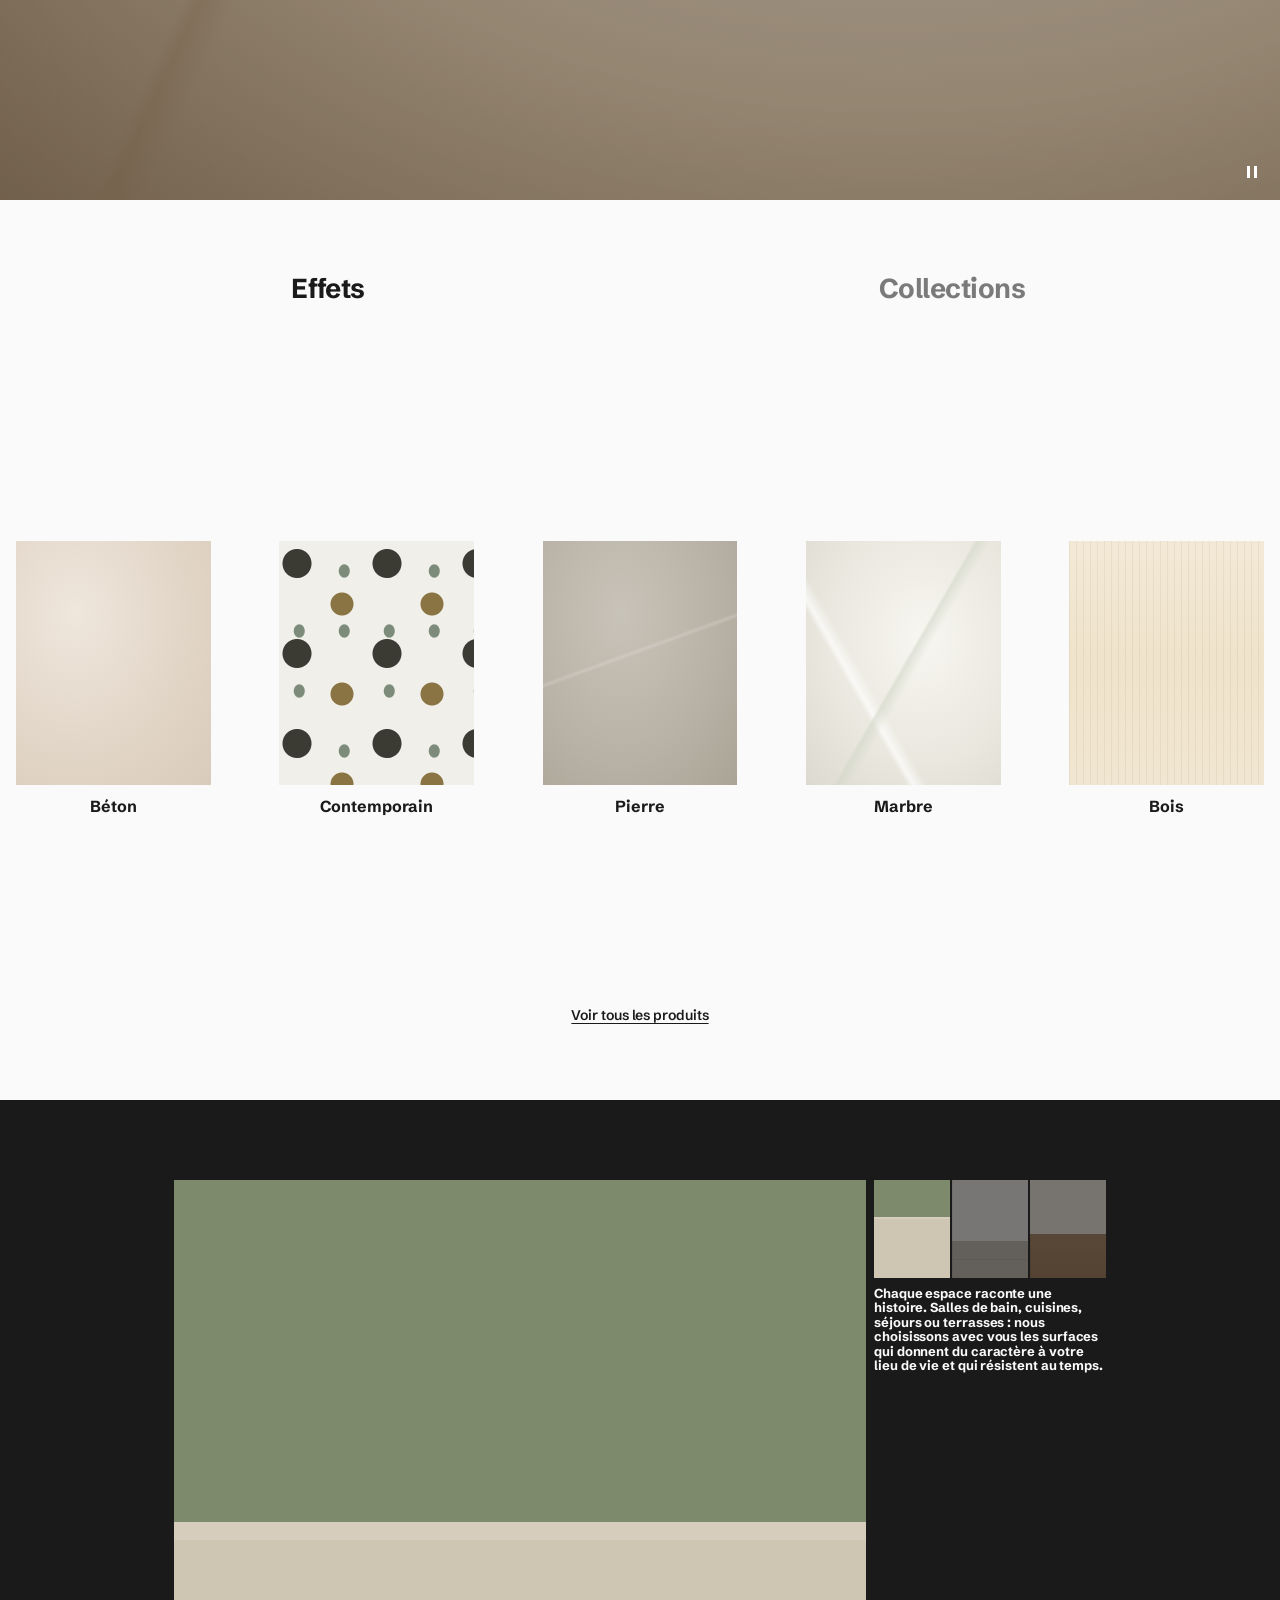
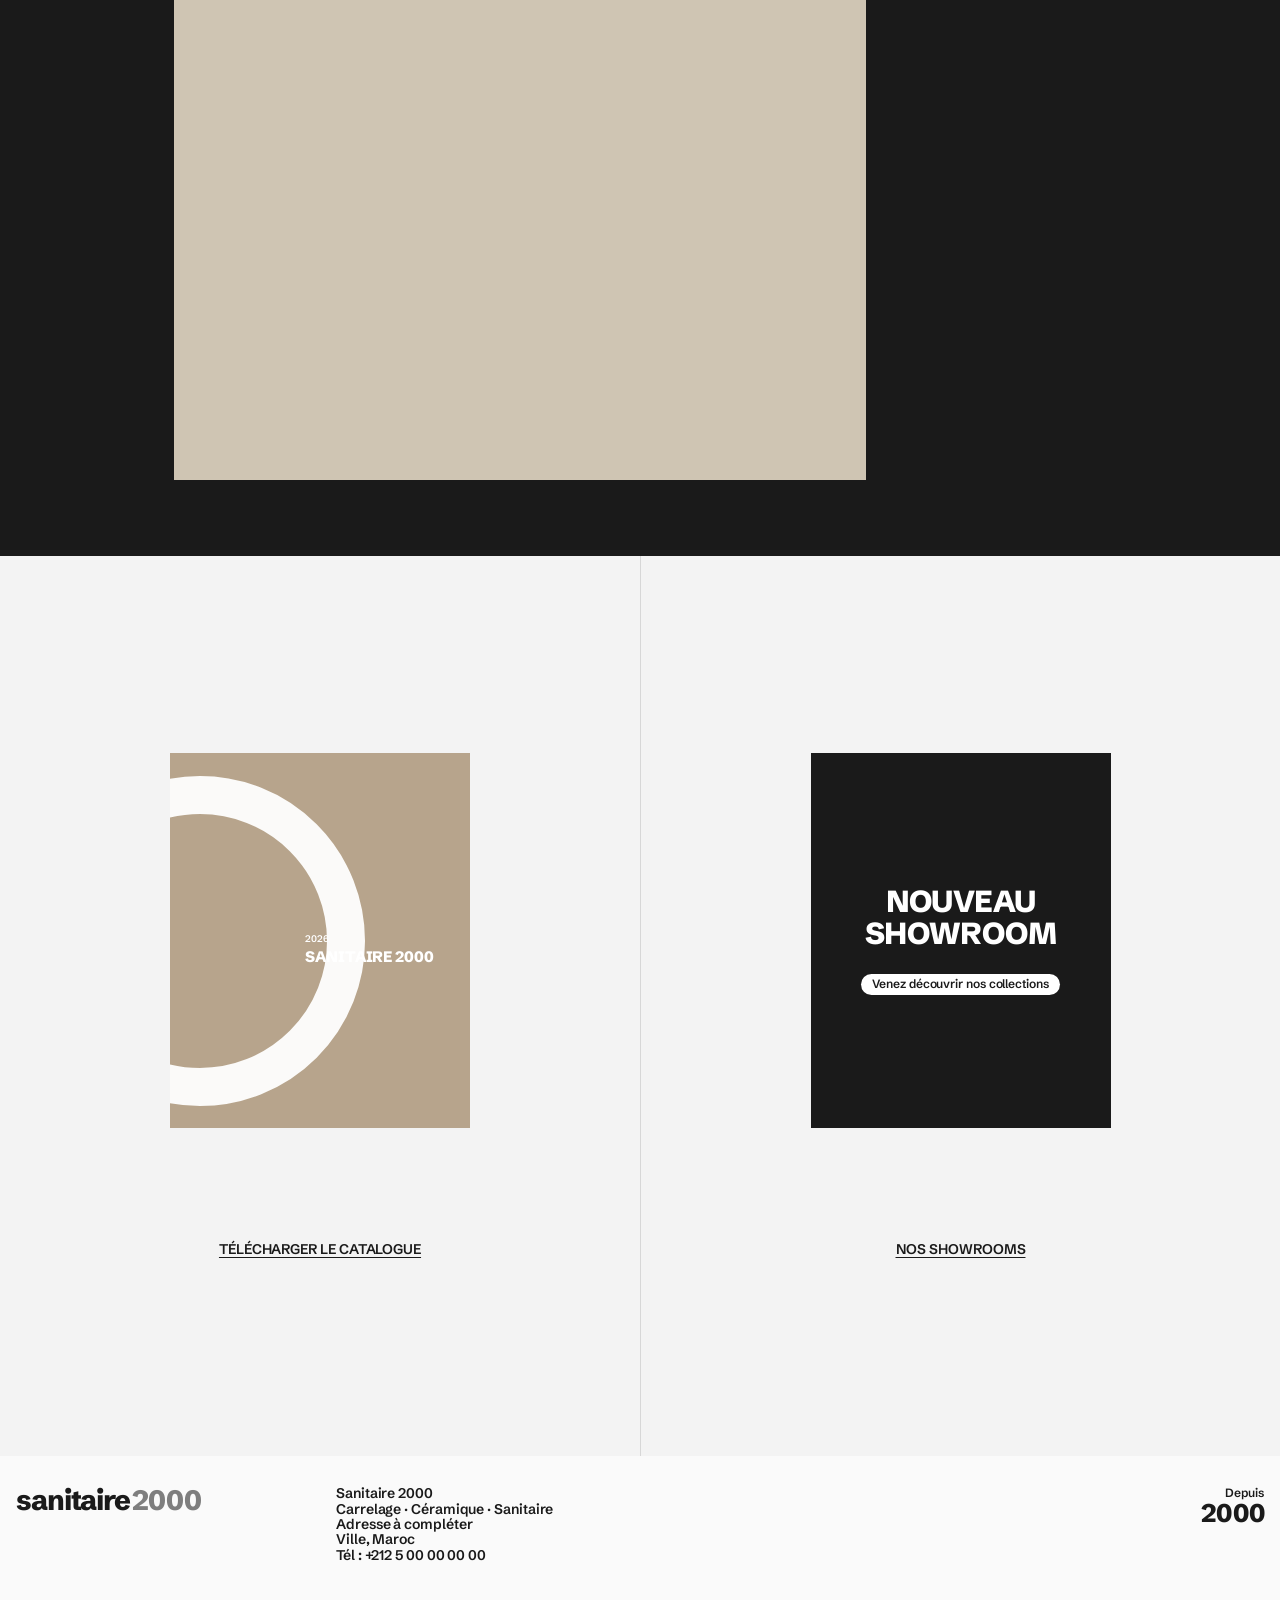
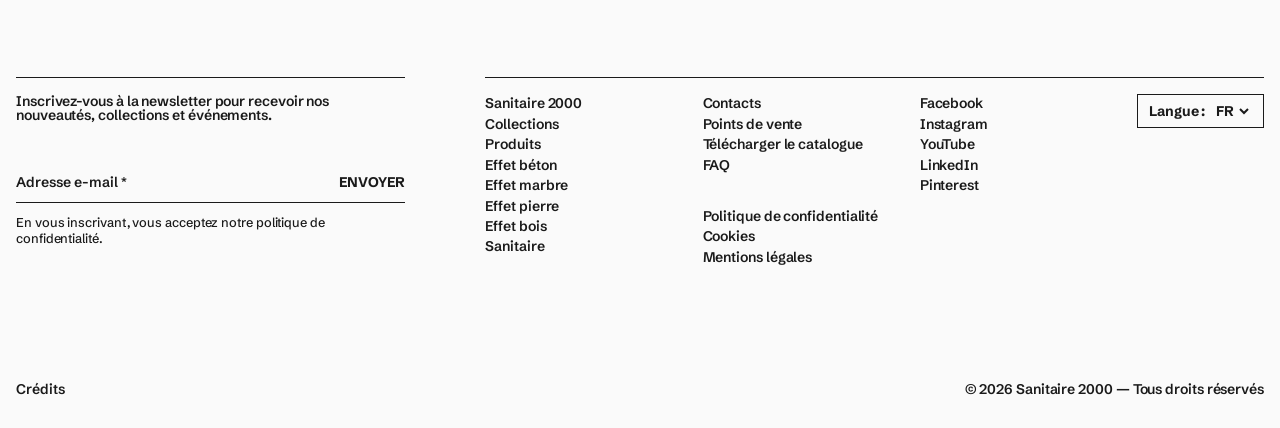
==== commit 4da1e879: "Rebuild site with the reference layout: black box menu, video hero, slider, effects/collections tabs" ====
--- a/index.html
+++ b/index.html
@@ -3,339 +3,229 @@
 <head>
   <meta charset="utf-8">
   <meta name="viewport" content="width=device-width, initial-scale=1">
-  <title>Sanitaire 2000 — Céramique, carrelage & sanitaire</title>
+  <title>Sanitaire 2000 — Carrelage, céramique & sanitaire</title>
   <meta name="description" content="Sanitaire 2000 : carrelage, céramique et équipements sanitaires pour la maison et les projets professionnels.">
   <link rel="preconnect" href="https://fonts.googleapis.com">
   <link rel="preconnect" href="https://fonts.gstatic.com" crossorigin>
-  <link href="https://fonts.googleapis.com/css2?family=Cormorant+Garamond:wght@400;500&family=Jost:wght@300;400;500&display=swap" rel="stylesheet">
+  <link href="https://fonts.googleapis.com/css2?family=Schibsted+Grotesk:wght@500;600;700;800&display=swap" rel="stylesheet">
   <link rel="stylesheet" href="css/style.css">
 </head>
 <body>
 
-  <!-- ===== TOP BAR ===== -->
-  <div class="topbar">
-    <div class="container topbar__inner">
-      <span>Showroom ouvert du lundi au samedi · 9h – 19h</span>
-      <div class="topbar__links">
-        <a href="#contact">Espace pro</a>
-        <a href="#where">Points de vente</a>
-        <a href="#" class="lang">FR</a> / <a href="#" class="lang">AR</a> / <a href="#" class="lang">EN</a>
-      </div>
+  <!-- ================= NAVIGATION ================= -->
+  <header class="nav" id="nav">
+    <!-- Replace the text logo with your image: <img src="images/logo.svg" alt="Sanitaire 2000"> -->
+    <a href="#" class="nav__logo" aria-label="Sanitaire 2000 — accueil">
+      <span class="logo-text">sanitaire<b>2000</b></span>
+    </a>
+
+    <nav class="menu" aria-label="Menu principal">
+      <div class="menu__item">
+        <button class="menu__btn" aria-expanded="false" data-panel="p-produits">Produits <i class="plus"></i></button>
+      </div>
+      <div class="menu__item">
+        <button class="menu__btn" aria-expanded="false" data-panel="p-collections">Collections <i class="plus"></i></button>
+      </div>
+      <div class="menu__item">
+        <button class="menu__btn" aria-expanded="false" data-panel="p-entreprise">Entreprise <i class="plus"></i></button>
+      </div>
+      <div class="menu__item menu__item--single">
+        <a class="menu__btn" href="#downloads">Téléchargements</a>
+      </div>
+
+      <!-- Drop-down panels -->
+      <div class="panel" id="p-produits" hidden>
+        <a href="#effects">Effet béton</a>
+        <a href="#effects">Effet marbre</a>
+        <a href="#effects">Effet pierre</a>
+        <a href="#effects">Effet bois</a>
+        <a href="#effects">Effet contemporain</a>
+        <a href="#effects">Sanitaire & robinetterie</a>
+      </div>
+      <div class="panel" id="p-collections" hidden>
+        <a href="#effects" data-tab-link="collections">Atlas</a>
+        <a href="#effects" data-tab-link="collections">Médina</a>
+        <a href="#effects" data-tab-link="collections">Cèdre</a>
+        <a href="#effects" data-tab-link="collections">Urban</a>
+        <a href="#effects" data-tab-link="collections">Pure Bath</a>
+        <a href="#effects" data-tab-link="collections">Toutes les collections</a>
+      </div>
+      <div class="panel" id="p-entreprise" hidden>
+        <a href="#about">Qui sommes-nous</a>
+        <a href="#inspiration">Réalisations</a>
+        <a href="#footer">Points de vente</a>
+        <a href="#footer">Contacts</a>
+      </div>
+    </nav>
+  </header>
+
+  <main>
+
+    <!-- ================= 1. HERO (video) ================= -->
+    <section class="hero" id="about">
+      <!-- Put your video in images/hero.mp4 (muted loop). The poster/gradient shows until then. -->
+      <video class="hero__video" autoplay muted loop playsinline preload="metadata" poster="">
+        <source src="images/hero.mp4" type="video/mp4">
+      </video>
+      <div class="hero__shade"></div>
+      <div class="hero__inner">
+        <h1 class="hero__title">La matière au cœur de chaque projet.</h1>
+        <p class="hero__text">Sanitaire 2000 accompagne particuliers et professionnels depuis plus de vingt-cinq ans. Carrelage, céramique et équipements sanitaires : une sélection exigeante, un conseil sur mesure et un service fiable, du showroom jusqu'au chantier.</p>
+      </div>
+      <button class="play-toggle" id="videoToggle" aria-label="Pause la vidéo"><span></span></button>
+    </section>
+
+    <!-- ================= 2. FULL-SCREEN SLIDER ================= -->
+    <section class="slider" id="slider" aria-roledescription="carrousel">
+      <div class="slider__track">
+        <div class="slider__slide is-active" data-name="Atlas"><div class="media tile tile--marble-warm"></div></div>
+        <div class="slider__slide" data-name="Médina"><div class="media tile tile--terracotta"></div></div>
+        <div class="slider__slide" data-name="Cèdre"><div class="media tile tile--wood"></div></div>
+        <div class="slider__slide" data-name="Urban"><div class="media tile tile--concrete"></div></div>
+      </div>
+      <div class="slider__shade"></div>
+      <h2 class="slider__titles" id="sliderTitles"></h2>
+      <button class="play-toggle" id="sliderToggle" aria-label="Pause le carrousel"><span></span></button>
+    </section>
+
+    <!-- ================= 3. EFFECTS / COLLECTIONS ================= -->
+    <section class="discovery" id="effects">
+      <div class="discovery__tabs" role="tablist">
+        <button role="tab" class="tab is-active" data-tab="effects" aria-selected="true">Effets</button>
+        <button role="tab" class="tab" data-tab="collections" aria-selected="false">Collections</button>
+      </div>
+
+      <div class="discovery__body">
+        <button class="arrow arrow--prev" aria-label="Précédent">&#8249;</button>
+
+        <div class="cards is-active" data-group="effects">
+          <a href="#" class="card"><div class="card__media tile tile--concrete-light"></div><h3>Béton</h3></a>
+          <a href="#" class="card"><div class="card__media tile tile--pattern"></div><h3>Contemporain</h3></a>
+          <a href="#" class="card"><div class="card__media tile tile--stone"></div><h3>Pierre</h3></a>
+          <a href="#" class="card"><div class="card__media tile tile--marble"></div><h3>Marbre</h3></a>
+          <a href="#" class="card"><div class="card__media tile tile--wood-light"></div><h3>Bois</h3></a>
+        </div>
+
+        <div class="cards" data-group="collections">
+          <a href="#" class="card"><div class="card__media tile tile--marble-warm"></div><h3>Atlas</h3></a>
+          <a href="#" class="card"><div class="card__media tile tile--terracotta"></div><h3>Médina</h3></a>
+          <a href="#" class="card"><div class="card__media tile tile--wood"></div><h3>Cèdre</h3></a>
+          <a href="#" class="card"><div class="card__media tile tile--concrete"></div><h3>Urban</h3></a>
+          <a href="#" class="card"><div class="card__media tile tile--ceramic"></div><h3>Pure Bath</h3></a>
+        </div>
+
+        <button class="arrow arrow--next" aria-label="Suivant">&#8250;</button>
+      </div>
+
+      <div class="discovery__more"><a href="#" class="u-link">Voir tous les produits</a></div>
+    </section>
+
+    <!-- ================= 4. INSPIRATION (dark) ================= -->
+    <section class="inspiration" id="inspiration">
+      <div class="inspiration__grid">
+        <div class="inspiration__main">
+          <div class="insp-slide is-active tile tile--stone-room"></div>
+          <div class="insp-slide tile tile--bath-room"></div>
+          <div class="insp-slide tile tile--wood-room"></div>
+        </div>
+        <div class="inspiration__side">
+          <div class="inspiration__thumbs">
+            <button class="thumb is-active tile tile--stone-room" aria-label="Inspiration 1"></button>
+            <button class="thumb tile tile--bath-room" aria-label="Inspiration 2"></button>
+            <button class="thumb tile tile--wood-room" aria-label="Inspiration 3"></button>
+          </div>
+          <p class="inspiration__text">Chaque espace raconte une histoire. Salles de bain, cuisines, séjours ou terrasses : nous choisissons avec vous les surfaces qui donnent du caractère à votre lieu de vie et qui résistent au temps.</p>
+        </div>
+      </div>
+    </section>
+
+    <!-- ================= 5. FEATURED CARDS ================= -->
+    <section class="featured" id="downloads">
+      <div class="featured__col">
+        <a href="#" class="feat">
+          <div class="feat__media feat__media--catalog">
+            <span class="feat__year">2026</span>
+            <span class="feat__name">SANITAIRE 2000</span>
+          </div>
+          <span class="u-link u-upper">Télécharger le catalogue</span>
+        </a>
+      </div>
+      <div class="featured__col">
+        <a href="#" class="feat">
+          <div class="feat__media feat__media--event">
+            <span class="feat__big">NOUVEAU<br>SHOWROOM</span>
+            <span class="feat__small">Venez découvrir nos collections</span>
+          </div>
+          <span class="u-link u-upper">Nos showrooms</span>
+        </a>
+      </div>
+    </section>
+
+  </main>
+
+  <!-- ================= FOOTER ================= -->
+  <footer class="footer" id="footer">
+    <div class="footer__top">
+      <a href="#" class="footer__logo"><span class="logo-text logo-text--dark">sanitaire<b>2000</b></span></a>
+      <address class="footer__address">
+        Sanitaire 2000<br>
+        Carrelage · Céramique · Sanitaire<br>
+        Adresse à compléter<br>
+        Ville, Maroc<br>
+        Tél : +212 5 00 00 00 00
+      </address>
+      <div class="footer__badge">Depuis<br><strong>2000</strong></div>
     </div>
-  </div>
-
-  <!-- ===== HEADER ===== -->
-  <header class="header" id="header">
-    <div class="container header__inner">
-      <a href="#" class="logo" aria-label="Sanitaire 2000 accueil">
-        <span class="logo__mark">S</span>
-        <span class="logo__text">SANITAIRE<b>2000</b></span>
-      </a>
-
-      <nav class="nav" id="nav" aria-label="Navigation principale">
-        <ul>
-          <li class="has-mega">
-            <a href="#collections">Produits</a>
-            <div class="mega">
-              <div class="mega__col">
-                <h4>Carrelage</h4>
-                <a href="#collections">Effet marbre</a>
-                <a href="#collections">Effet bois</a>
-                <a href="#collections">Effet pierre</a>
-                <a href="#collections">Effet béton</a>
-                <a href="#collections">Grands formats</a>
-              </div>
-              <div class="mega__col">
-                <h4>Sanitaire</h4>
-                <a href="#collections">Vasques & lavabos</a>
-                <a href="#collections">WC suspendus</a>
-                <a href="#collections">Receveurs de douche</a>
-                <a href="#collections">Robinetterie</a>
-                <a href="#collections">Meubles de salle de bain</a>
-              </div>
-              <div class="mega__col">
-                <h4>Par espace</h4>
-                <a href="#inspiration">Salle de bain</a>
-                <a href="#inspiration">Cuisine</a>
-                <a href="#inspiration">Séjour</a>
-                <a href="#inspiration">Extérieur</a>
-              </div>
-              <div class="mega__feature">
-                <div class="tile tile--marble"></div>
-                <p>Nouvelle collection <strong>Atlas Marble</strong></p>
-              </div>
-            </div>
-          </li>
-          <li><a href="#collections">Collections</a></li>
-          <li><a href="#inspiration">Inspirations</a></li>
-          <li><a href="#projects">Réalisations</a></li>
-          <li><a href="#about">L'entreprise</a></li>
-          <li><a href="#contact">Contact</a></li>
-        </ul>
+
+    <div class="footer__main">
+      <form class="newsletter" id="newsletter">
+        <p class="newsletter__intro">Inscrivez-vous à la newsletter pour recevoir nos nouveautés, collections et événements.</p>
+        <label class="newsletter__field">
+          <input type="email" required placeholder="Adresse e-mail *" aria-label="Adresse e-mail">
+          <button type="submit">Envoyer</button>
+        </label>
+        <p class="newsletter__note" id="newsletterNote">En vous inscrivant, vous acceptez notre politique de confidentialité.</p>
+      </form>
+
+      <nav class="footer__links">
+        <div>
+          <a href="#about">Sanitaire 2000</a>
+          <a href="#effects">Collections</a>
+          <a href="#effects">Produits</a>
+          <a href="#effects">Effet béton</a>
+          <a href="#effects">Effet marbre</a>
+          <a href="#effects">Effet pierre</a>
+          <a href="#effects">Effet bois</a>
+          <a href="#effects">Sanitaire</a>
+        </div>
+        <div>
+          <a href="#">Contacts</a>
+          <a href="#">Points de vente</a>
+          <a href="#downloads">Télécharger le catalogue</a>
+          <a href="#">FAQ</a>
+          <span class="gap"></span>
+          <a href="#">Politique de confidentialité</a>
+          <a href="#">Cookies</a>
+          <a href="#">Mentions légales</a>
+        </div>
+        <div>
+          <a href="#">Facebook</a>
+          <a href="#">Instagram</a>
+          <a href="#">YouTube</a>
+          <a href="#">LinkedIn</a>
+          <a href="#">Pinterest</a>
+        </div>
+        <div class="footer__lang">
+          <label class="lang">Langue :
+            <select aria-label="Langue"><option>FR</option><option>AR</option><option>EN</option></select>
+          </label>
+        </div>
       </nav>
-
-      <div class="header__actions">
-        <button class="icon-btn" id="searchBtn" aria-label="Rechercher">
-          <svg viewBox="0 0 24 24" width="20" height="20"><circle cx="11" cy="11" r="7" fill="none" stroke="currentColor" stroke-width="1.5"/><path d="M20 20l-4-4" stroke="currentColor" stroke-width="1.5"/></svg>
-        </button>
-        <a href="#where" class="btn btn--outline btn--sm hide-mobile">Trouver un revendeur</a>
-        <button class="burger" id="burger" aria-label="Menu" aria-expanded="false"><span></span><span></span><span></span></button>
-      </div>
     </div>
 
-    <div class="search" id="search">
-      <div class="container">
-        <input type="search" placeholder="Rechercher une collection, un produit, une finition…" aria-label="Recherche">
-      </div>
-    </div>
-  </header>
-
-  <!-- ===== HERO SLIDER ===== -->
-  <section class="hero" id="hero">
-    <div class="hero__slide is-active" style="--bg: var(--img-hero-1)">
-      <div class="container hero__content">
-        <p class="eyebrow">Nouveauté 2026</p>
-        <h1>Atlas Marble</h1>
-        <p class="hero__text">La noblesse du marbre, la résistance de la céramique. Grands formats pour des espaces sans limites.</p>
-        <a href="#collections" class="btn btn--light">Découvrir la collection</a>
-      </div>
-    </div>
-    <div class="hero__slide" style="--bg: var(--img-hero-2)">
-      <div class="container hero__content">
-        <p class="eyebrow">Salle de bain</p>
-        <h1>Pure Bath</h1>
-        <p class="hero__text">Vasques, WC suspendus et robinetterie : une ligne épurée pensée pour le quotidien.</p>
-        <a href="#inspiration" class="btn btn--light">Voir les inspirations</a>
-      </div>
-    </div>
-    <div class="hero__slide" style="--bg: var(--img-hero-3)">
-      <div class="container hero__content">
-        <p class="eyebrow">Effet bois</p>
-        <h1>Cèdre</h1>
-        <p class="hero__text">La chaleur du bois naturel, sans l'entretien. Pour l'intérieur comme pour l'extérieur.</p>
-        <a href="#collections" class="btn btn--light">Découvrir</a>
-      </div>
-    </div>
-
-    <div class="hero__controls container">
-      <div class="hero__dots" id="heroDots"></div>
-      <div class="hero__arrows">
-        <button id="heroPrev" aria-label="Précédent">&#8592;</button>
-        <button id="heroNext" aria-label="Suivant">&#8594;</button>
-      </div>
-    </div>
-    <a href="#intro" class="hero__scroll" aria-label="Défiler">Défiler</a>
-  </section>
-
-  <!-- ===== INTRO ===== -->
-  <section class="intro section" id="intro">
-    <div class="container intro__grid">
-      <p class="eyebrow">Depuis 2000</p>
-      <h2 class="display">Des surfaces qui racontent votre façon d'habiter.</h2>
-      <p class="lead">Sanitaire 2000 sélectionne et distribue des carrelages, des céramiques et des équipements sanitaires de haute qualité. Nous accompagnons les particuliers, les architectes et les entreprises du bâtiment, du choix des matières jusqu'à la pose.</p>
-      <a href="#about" class="link-arrow">L'entreprise</a>
-    </div>
-  </section>
-
-  <!-- ===== COLLECTIONS ===== -->
-  <section class="collections section" id="collections">
-    <div class="container">
-      <div class="section__head">
-        <div>
-          <p class="eyebrow">Collections</p>
-          <h2 class="title">Trouvez votre matière</h2>
-        </div>
-        <div class="filters" id="filters">
-          <button class="is-active" data-filter="all">Tout</button>
-          <button data-filter="marbre">Marbre</button>
-          <button data-filter="bois">Bois</button>
-          <button data-filter="pierre">Pierre</button>
-          <button data-filter="beton">Béton</button>
-          <button data-filter="sanitaire">Sanitaire</button>
-        </div>
-      </div>
-
-      <div class="grid" id="grid">
-        <a href="#" class="card" data-cat="marbre">
-          <div class="card__img tile tile--marble"></div>
-          <div class="card__body"><span>Effet marbre</span><h3>Atlas Marble</h3></div>
-        </a>
-        <a href="#" class="card" data-cat="bois">
-          <div class="card__img tile tile--wood"></div>
-          <div class="card__body"><span>Effet bois</span><h3>Cèdre</h3></div>
-        </a>
-        <a href="#" class="card" data-cat="pierre">
-          <div class="card__img tile tile--stone"></div>
-          <div class="card__body"><span>Effet pierre</span><h3>Tafraout</h3></div>
-        </a>
-        <a href="#" class="card" data-cat="beton">
-          <div class="card__img tile tile--concrete"></div>
-          <div class="card__body"><span>Effet béton</span><h3>Urban Grey</h3></div>
-        </a>
-        <a href="#" class="card" data-cat="marbre">
-          <div class="card__img tile tile--marble-dark"></div>
-          <div class="card__body"><span>Effet marbre</span><h3>Noir Royal</h3></div>
-        </a>
-        <a href="#" class="card" data-cat="sanitaire">
-          <div class="card__img tile tile--ceramic"></div>
-          <div class="card__body"><span>Sanitaire</span><h3>Pure Bath</h3></div>
-        </a>
-        <a href="#" class="card" data-cat="pierre">
-          <div class="card__img tile tile--terracotta"></div>
-          <div class="card__body"><span>Effet terre cuite</span><h3>Zellige Terra</h3></div>
-        </a>
-        <a href="#" class="card" data-cat="bois">
-          <div class="card__img tile tile--wood-light"></div>
-          <div class="card__body"><span>Effet bois</span><h3>Chêne Blond</h3></div>
-        </a>
-      </div>
-
-      <div class="center"><a href="#" class="btn btn--dark">Toutes les collections</a></div>
-    </div>
-  </section>
-
-  <!-- ===== SPLIT FEATURE ===== -->
-  <section class="split">
-    <div class="split__img tile tile--marble-warm"></div>
-    <div class="split__text">
-      <p class="eyebrow">Grands formats</p>
-      <h2 class="title">120 × 280 cm.<br>Moins de joints, plus d'espace.</h2>
-      <p>Nos dalles grand format transforment sols, murs, plans de travail et façades en surfaces continues. Une épaisseur réduite, une résistance élevée et un entretien minimal.</p>
-      <ul class="specs">
-        <li><strong>6 mm</strong><span>Épaisseur</span></li>
-        <li><strong>R10</strong><span>Antidérapant</span></li>
-        <li><strong>0,5 %</strong><span>Absorption</span></li>
-      </ul>
-      <a href="#collections" class="link-arrow">En savoir plus</a>
-    </div>
-  </section>
-
-  <!-- ===== INSPIRATIONS ===== -->
-  <section class="inspiration section" id="inspiration">
-    <div class="container">
-      <div class="section__head">
-        <div>
-          <p class="eyebrow">Inspirations</p>
-          <h2 class="title">Idées pour chaque espace</h2>
-        </div>
-        <a href="#" class="link-arrow">Toutes les inspirations</a>
-      </div>
-      <div class="mosaic">
-        <a href="#" class="mosaic__item mosaic__item--tall tile tile--ceramic"><span>Salle de bain</span></a>
-        <a href="#" class="mosaic__item tile tile--wood"><span>Séjour</span></a>
-        <a href="#" class="mosaic__item tile tile--concrete"><span>Cuisine</span></a>
-        <a href="#" class="mosaic__item mosaic__item--wide tile tile--stone"><span>Extérieur & piscine</span></a>
-      </div>
-    </div>
-  </section>
-
-  <!-- ===== PROJECTS ===== -->
-  <section class="projects section" id="projects">
-    <div class="container">
-      <div class="section__head">
-        <div>
-          <p class="eyebrow">Réalisations</p>
-          <h2 class="title">Ils nous ont fait confiance</h2>
-        </div>
-        <div class="carousel__nav">
-          <button id="projPrev" aria-label="Précédent">&#8592;</button>
-          <button id="projNext" aria-label="Suivant">&#8594;</button>
-        </div>
-      </div>
-    </div>
-    <div class="carousel" id="projects-track">
-      <article class="project"><div class="project__img tile tile--marble"></div><span>Hôtel · Marrakech</span><h3>Riad Al Nour</h3></article>
-      <article class="project"><div class="project__img tile tile--terracotta"></div><span>Restaurant · Casablanca</span><h3>La Terrasse</h3></article>
-      <article class="project"><div class="project__img tile tile--concrete"></div><span>Bureaux · Rabat</span><h3>Tour Horizon</h3></article>
-      <article class="project"><div class="project__img tile tile--wood-light"></div><span>Villa privée · Tanger</span><h3>Villa Cap Spartel</h3></article>
-      <article class="project"><div class="project__img tile tile--marble-dark"></div><span>Boutique · Agadir</span><h3>Maison Argane</h3></article>
-    </div>
-  </section>
-
-  <!-- ===== ABOUT / NUMBERS ===== -->
-  <section class="about section" id="about">
-    <div class="container about__grid">
-      <div>
-        <p class="eyebrow">L'entreprise</p>
-        <h2 class="title">Plus de 25 ans au service de l'habitat</h2>
-        <p>Fondée en 2000, Sanitaire 2000 est devenue une référence de la distribution de carrelage et de sanitaire. Notre équipe vous conseille en showroom, prépare vos devis et coordonne la livraison sur chantier.</p>
-        <a href="#contact" class="btn btn--dark">Prendre rendez-vous</a>
-      </div>
-      <ul class="numbers">
-        <li><strong data-count="25">0</strong><span>années d'expérience</span></li>
-        <li><strong data-count="1200">0</strong><span>références en stock</span></li>
-        <li><strong data-count="8500">0</strong><span>chantiers livrés</span></li>
-        <li><strong data-count="3">0</strong><span>showrooms</span></li>
-      </ul>
-    </div>
-  </section>
-
-  <!-- ===== WHERE TO BUY ===== -->
-  <section class="where section" id="where">
-    <div class="container where__grid">
-      <div>
-        <p class="eyebrow">Points de vente</p>
-        <h2 class="title">Venez toucher la matière</h2>
-        <p>Retrouvez toutes nos collections exposées en taille réelle dans nos showrooms.</p>
-      </div>
-      <div class="stores">
-        <div class="store"><h4>Showroom Casablanca</h4><p>Adresse à compléter<br>+212 5 00 00 00 00</p></div>
-        <div class="store"><h4>Showroom Rabat</h4><p>Adresse à compléter<br>+212 5 00 00 00 00</p></div>
-        <div class="store"><h4>Showroom Marrakech</h4><p>Adresse à compléter<br>+212 5 00 00 00 00</p></div>
-      </div>
-    </div>
-  </section>
-
-  <!-- ===== CONTACT ===== -->
-  <section class="contact section" id="contact">
-    <div class="container contact__grid">
-      <div>
-        <p class="eyebrow">Contact</p>
-        <h2 class="title">Parlons de votre projet</h2>
-        <p>Particulier, architecte ou entreprise ? Envoyez-nous votre demande, nous vous répondons sous 24 h.</p>
-      </div>
-      <form class="form" id="contactForm">
-        <div class="form__row">
-          <label>Nom<input type="text" name="name" required></label>
-          <label>Téléphone<input type="tel" name="phone"></label>
-        </div>
-        <label>E-mail<input type="email" name="email" required></label>
-        <label>Profil
-          <select name="profile">
-            <option>Particulier</option><option>Architecte / Designer</option><option>Entreprise du bâtiment</option><option>Revendeur</option>
-          </select>
-        </label>
-        <label>Message<textarea name="message" rows="4"></textarea></label>
-        <button type="submit" class="btn btn--dark">Envoyer</button>
-        <p class="form__msg" id="formMsg" role="status"></p>
-      </form>
-    </div>
-  </section>
-
-  <!-- ===== FOOTER ===== -->
-  <footer class="footer">
-    <div class="container">
-      <div class="newsletter">
-        <h3>Recevez nos nouveautés et inspirations</h3>
-        <form class="newsletter__form" onsubmit="event.preventDefault(); this.innerHTML='<p>Merci pour votre inscription.</p>';">
-          <input type="email" placeholder="Votre adresse e-mail" required aria-label="E-mail">
-          <button type="submit">S'inscrire</button>
-        </form>
-      </div>
-      <div class="footer__grid">
-        <div>
-          <a href="#" class="logo logo--light"><span class="logo__mark">S</span><span class="logo__text">SANITAIRE<b>2000</b></span></a>
-          <p class="footer__small">Carrelage, céramique & sanitaire depuis 2000.</p>
-        </div>
-        <div><h4>Produits</h4><a href="#collections">Carrelage</a><a href="#collections">Sanitaire</a><a href="#collections">Robinetterie</a><a href="#collections">Meubles</a></div>
-        <div><h4>Entreprise</h4><a href="#about">Qui sommes-nous</a><a href="#projects">Réalisations</a><a href="#where">Showrooms</a><a href="#contact">Recrutement</a></div>
-        <div><h4>Services</h4><a href="#contact">Espace pro</a><a href="#contact">Catalogues PDF</a><a href="#contact">Devis</a><a href="#contact">Livraison</a></div>
-        <div><h4>Suivez-nous</h4><a href="#">Instagram</a><a href="#">Facebook</a><a href="#">Pinterest</a><a href="#">LinkedIn</a></div>
-      </div>
-      <div class="footer__bottom">
-        <span>© <span id="year"></span> Sanitaire 2000. Tous droits réservés.</span>
-        <span><a href="#">Mentions légales</a> · <a href="#">Confidentialité</a> · <a href="#">Cookies</a></span>
-      </div>
+    <div class="footer__bottom">
+      <a href="#">Crédits</a>
+      <span>© <span id="year"></span> Sanitaire 2000 — Tous droits réservés</span>
     </div>
   </footer>
 
--- a/css/style.css
+++ b/css/style.css
@@ -1,392 +1,309 @@
 /* ==========================================================
-   SANITAIRE 2000 — main stylesheet
-   To use real photos, replace the .tile--* backgrounds with
-   url('../images/your-photo.jpg') center/cover.
+   SANITAIRE 2000 — stylesheet
+   Monochrome grey palette + bold grotesk type, black box menu.
+   Photos: replace the .tile--* placeholders with
+   background: url('../images/your-photo.jpg') center / cover;
    ========================================================== */
 
 :root {
-  --ink: #1b1b1b;
-  --ink-soft: #5c5c5c;
-  --line: #e4e1dc;
-  --paper: #ffffff;
-  --paper-warm: #f6f3ee;
-  --accent: #8a6d4b;
-  --serif: "Cormorant Garamond", Georgia, serif;
-  --sans: "Jost", "Helvetica Neue", Arial, sans-serif;
-  --header-h: 84px;
-  --ease: cubic-bezier(.22, .61, .36, 1);
-
-  /* Hero backgrounds (replace with real photography) */
-  --img-hero-1: radial-gradient(ellipse at 20% 30%, rgba(255,255,255,.35), transparent 50%),
-                linear-gradient(115deg, #d9d4cc 0%, #b9b1a5 35%, #8f877b 70%, #5f584f 100%);
-  --img-hero-2: radial-gradient(ellipse at 70% 40%, rgba(255,255,255,.3), transparent 55%),
-                linear-gradient(160deg, #c8ccc9 0%, #9ea5a3 45%, #5d6664 100%);
-  --img-hero-3: radial-gradient(ellipse at 30% 60%, rgba(255,230,200,.25), transparent 50%),
-                linear-gradient(140deg, #b98f68 0%, #8c6444 50%, #4e3624 100%);
+  --grey-00: #ffffff;
+  --grey-50: #fafafa;
+  --grey-100: #f3f3f3;
+  --grey-200: #d7d7d7;
+  --grey-300: #aaaaaa;
+  --grey-500: #7a7a7a;
+  --grey-600: #616161;
+  --grey-800: #333333;
+  --grey-900: #1a1a1a;
+
+  --font: "Schibsted Grotesk", system-ui, -apple-system, "Segoe UI", Arial, sans-serif;
+
+  --s1: .25rem; --s2: .5rem; --s3: .75rem; --s4: 1rem;
+  --s5: clamp(1.25rem, 1.125rem + .42vw, 1.5rem);
+  --s6: clamp(1.5rem, 1.25rem + .83vw, 2rem);
+  --s7: clamp(2rem, 1.75rem + .83vw, 2.5rem);
+  --s9: clamp(3.5rem, 2.75rem + 2.5vw, 5rem);
+  --s10: clamp(5rem, 3.75rem + 4.17vw, 7.5rem);
+
+  --fs-display: clamp(2rem, 1.75rem + .83vw, 2.5rem);
+  --fs-h1: clamp(1.5rem, 1.375rem + .42vw, 1.75rem);
+  --fs-body: 1rem;
+  --fs-small: .8125rem;
+
+  --menu-w: 29.25rem;              /* 3 × 9.75rem boxes */
+  --ease: cubic-bezier(.3, 0, 0, 1);
+  --ease-strong: cubic-bezier(.8, 0, .15, 1);
 }
 
 *, *::before, *::after { box-sizing: border-box; }
 html { scroll-behavior: smooth; }
 body {
   margin: 0;
-  font-family: var(--sans);
-  font-weight: 300;
-  color: var(--ink);
-  background: var(--paper);
-  line-height: 1.6;
+  font-family: var(--font);
+  font-weight: 600;
+  font-size: var(--fs-body);
+  line-height: 1.2;
+  letter-spacing: -.005em;
+  color: var(--grey-900);
+  background: var(--grey-50);
   -webkit-font-smoothing: antialiased;
 }
-img { max-width: 100%; display: block; }
 a { color: inherit; text-decoration: none; }
-button { font: inherit; cursor: pointer; background: none; border: 0; color: inherit; }
-h1, h2, h3, h4 { margin: 0; font-weight: 400; }
-
-.container { width: 100%; max-width: 1360px; margin: 0 auto; padding: 0 32px; }
-.section { padding: 120px 0; }
-.center { text-align: center; margin-top: 56px; }
-
-.eyebrow {
-  font-size: 12px; letter-spacing: .22em; text-transform: uppercase;
-  color: var(--accent); margin: 0 0 16px; font-weight: 500;
-}
-.title { font-family: var(--serif); font-size: clamp(32px, 4vw, 52px); line-height: 1.1; }
-.display { font-family: var(--serif); font-size: clamp(36px, 5vw, 68px); line-height: 1.05; }
-.lead { font-size: 19px; color: var(--ink-soft); max-width: 680px; }
-
-/* ---------- Buttons ---------- */
-.btn {
-  display: inline-block; padding: 16px 34px; font-size: 13px;
-  letter-spacing: .16em; text-transform: uppercase; font-weight: 400;
-  border: 1px solid transparent; transition: all .35s var(--ease);
-}
-.btn--sm { padding: 10px 20px; font-size: 11px; }
-.btn--dark { background: var(--ink); color: #fff; }
-.btn--dark:hover { background: var(--accent); }
-.btn--light { background: #fff; color: var(--ink); }
-.btn--light:hover { background: var(--ink); color: #fff; }
-.btn--outline { border-color: var(--ink); }
-.btn--outline:hover { background: var(--ink); color: #fff; }
-
-.link-arrow {
-  font-size: 13px; letter-spacing: .16em; text-transform: uppercase;
-  display: inline-flex; align-items: center; gap: 12px; font-weight: 400;
-}
-.link-arrow::after { content: "→"; transition: transform .3s var(--ease); }
-.link-arrow:hover::after { transform: translateX(6px); }
-
-/* ---------- Top bar ---------- */
-.topbar { background: var(--ink); color: #cfcac2; font-size: 12px; letter-spacing: .05em; }
-.topbar__inner { display: flex; justify-content: space-between; align-items: center; height: 36px; }
-.topbar__links { display: flex; gap: 20px; align-items: center; }
-.topbar__links a:hover { color: #fff; }
-.topbar .lang { margin: 0 -14px; }
-
-/* ---------- Header ---------- */
-.header {
-  position: sticky; top: 0; z-index: 50; background: rgba(255,255,255,.96);
-  backdrop-filter: blur(8px); border-bottom: 1px solid var(--line);
-  transition: box-shadow .3s;
-}
-.header.is-scrolled { box-shadow: 0 6px 30px rgba(0,0,0,.06); }
-.header__inner { display: flex; align-items: center; justify-content: space-between; height: var(--header-h); gap: 24px; }
-
-.logo { display: flex; align-items: center; gap: 12px; }
-.logo__mark {
-  width: 40px; height: 40px; display: grid; place-items: center;
-  border: 1px solid currentColor; font-family: var(--serif); font-size: 24px;
-}
-.logo__text { font-size: 17px; letter-spacing: .28em; font-weight: 400; }
-.logo__text b { font-weight: 500; color: var(--accent); margin-left: 4px; }
-.logo--light { color: #fff; }
-
-.nav ul { list-style: none; margin: 0; padding: 0; display: flex; gap: 36px; }
-.nav > ul > li > a {
-  font-size: 13px; letter-spacing: .14em; text-transform: uppercase; font-weight: 400;
-  display: block; line-height: var(--header-h); position: relative;
-}
-.nav > ul > li > a::after {
-  content: ""; position: absolute; left: 0; right: 0; bottom: 28px; height: 1px;
-  background: var(--ink); transform: scaleX(0); transform-origin: left; transition: transform .35s var(--ease);
-}
-.nav > ul > li:hover > a::after { transform: scaleX(1); }
-
-.has-mega { position: static; }
-.mega {
-  position: absolute; left: 0; right: 0; top: 100%; background: #fff;
-  border-top: 1px solid var(--line); box-shadow: 0 30px 50px rgba(0,0,0,.06);
-  display: grid; grid-template-columns: repeat(3, 1fr) 1.4fr; gap: 40px;
-  padding: 48px max(32px, calc((100vw - 1360px) / 2 + 32px));
-  opacity: 0; visibility: hidden; transform: translateY(8px); transition: all .3s var(--ease);
-}
-.has-mega:hover .mega { opacity: 1; visibility: visible; transform: none; }
-.mega h4 { font-size: 11px; letter-spacing: .2em; text-transform: uppercase; color: var(--accent); margin-bottom: 16px; font-weight: 500; }
-.mega__col a { display: block; padding: 6px 0; font-size: 15px; color: var(--ink-soft); }
-.mega__col a:hover { color: var(--ink); }
-.mega__feature .tile { height: 180px; margin-bottom: 12px; }
-.mega__feature p { margin: 0; font-size: 14px; }
-
-.header__actions { display: flex; align-items: center; gap: 16px; }
-.icon-btn { width: 40px; height: 40px; display: grid; place-items: center; }
-.burger { display: none; width: 40px; height: 40px; position: relative; }
-.burger span { position: absolute; left: 9px; right: 9px; height: 1px; background: var(--ink); transition: all .3s; }
-.burger span:nth-child(1) { top: 13px; } .burger span:nth-child(2) { top: 20px; } .burger span:nth-child(3) { top: 27px; }
-.burger.is-open span:nth-child(1) { top: 20px; transform: rotate(45deg); }
-.burger.is-open span:nth-child(2) { opacity: 0; }
-.burger.is-open span:nth-child(3) { top: 20px; transform: rotate(-45deg); }
-
-.search { max-height: 0; overflow: hidden; transition: max-height .35s var(--ease); border-top: 1px solid transparent; }
-.search.is-open { max-height: 100px; border-top-color: var(--line); }
-.search input {
-  width: 100%; border: 0; padding: 26px 0; font: inherit; font-size: 22px;
-  font-family: var(--serif); outline: none; background: transparent;
-}
-
-/* ---------- Hero ---------- */
-.hero { position: relative; height: calc(100vh - var(--header-h) - 36px); min-height: 560px; overflow: hidden; color: #fff; }
-.hero__slide {
-  position: absolute; inset: 0; background: var(--bg); background-size: cover; background-position: center;
-  opacity: 0; transition: opacity 1.2s var(--ease); display: flex; align-items: flex-end;
-}
-.hero__slide::before { content: ""; position: absolute; inset: 0; background: linear-gradient(0deg, rgba(0,0,0,.45), transparent 60%); }
-.hero__slide::after { /* subtle veining to evoke stone */
-  content: ""; position: absolute; inset: 0; opacity: .25; mix-blend-mode: overlay;
-  background: repeating-linear-gradient(115deg, transparent 0 60px, rgba(255,255,255,.4) 61px, transparent 64px 180px);
-}
-.hero__slide.is-active { opacity: 1; z-index: 1; }
-.hero__content { position: relative; z-index: 2; padding-bottom: 140px; max-width: 1360px; }
-.hero__content > * { opacity: 0; transform: translateY(24px); transition: all .9s var(--ease); }
-.hero__slide.is-active .hero__content > * { opacity: 1; transform: none; }
-.hero__slide.is-active .hero__content > *:nth-child(2) { transition-delay: .15s; }
-.hero__slide.is-active .hero__content > *:nth-child(3) { transition-delay: .3s; }
-.hero__slide.is-active .hero__content > *:nth-child(4) { transition-delay: .45s; }
-.hero .eyebrow { color: #fff; }
-.hero h1 { font-family: var(--serif); font-size: clamp(56px, 9vw, 128px); line-height: .95; margin-bottom: 20px; }
-.hero__text { font-size: 18px; max-width: 520px; margin: 0 0 32px; }
-
-.hero__controls { position: absolute; left: 0; right: 0; bottom: 48px; z-index: 3; display: flex; justify-content: space-between; align-items: center; margin: 0 auto; }
-.hero__dots { display: flex; gap: 12px; }
-.hero__dots button { width: 48px; height: 2px; background: rgba(255,255,255,.4); position: relative; overflow: hidden; }
-.hero__dots button.is-active::after { content: ""; position: absolute; inset: 0; background: #fff; animation: fill 6s linear forwards; }
-@keyframes fill { from { transform: scaleX(0); transform-origin: left; } to { transform: scaleX(1); transform-origin: left; } }
-.hero__arrows button, .carousel__nav button {
-  width: 52px; height: 52px; border: 1px solid rgba(255,255,255,.6); border-radius: 50%; margin-left: 8px; font-size: 18px; transition: all .3s;
-}
-.hero__arrows button:hover { background: #fff; color: var(--ink); }
-.hero__scroll { position: absolute; right: 32px; top: 50%; z-index: 3; writing-mode: vertical-rl; font-size: 11px; letter-spacing: .3em; text-transform: uppercase; }
-
-/* ---------- Intro ---------- */
-.intro__grid { max-width: 960px; }
-.intro .display { margin-bottom: 32px; }
-.intro .lead { margin-bottom: 32px; }
-
-/* ---------- Section head / filters ---------- */
-.section__head { display: flex; justify-content: space-between; align-items: flex-end; gap: 24px; margin-bottom: 56px; flex-wrap: wrap; }
-.filters { display: flex; gap: 8px; flex-wrap: wrap; }
-.filters button {
-  padding: 8px 18px; border: 1px solid var(--line); font-size: 12px; letter-spacing: .12em; text-transform: uppercase; transition: all .25s;
-}
-.filters button:hover { border-color: var(--ink); }
-.filters button.is-active { background: var(--ink); color: #fff; border-color: var(--ink); }
-
-/* ---------- Collections grid ---------- */
-.collections { background: var(--paper-warm); }
-.grid { display: grid; grid-template-columns: repeat(4, 1fr); gap: 28px; }
-.card { display: block; transition: opacity .4s, transform .4s; }
-.card.is-hidden { display: none; }
-.card__img { aspect-ratio: 3 / 4; overflow: hidden; position: relative; transition: transform .8s var(--ease); }
-.card:hover .card__img { transform: scale(.97); }
-.card__body { padding-top: 18px; }
-.card__body span { font-size: 11px; letter-spacing: .2em; text-transform: uppercase; color: var(--ink-soft); }
-.card__body h3 { font-family: var(--serif); font-size: 28px; margin-top: 4px; }
-
-/* ---------- Tile textures (placeholders for photos) ---------- */
-.tile { background-color: #ddd; background-size: cover; background-position: center; }
-.tile--marble {
+button { font: inherit; color: inherit; background: none; border: 0; padding: 0; cursor: pointer; }
+h1, h2, h3, p { margin: 0; }
+
+.u-link { text-decoration: underline; text-underline-offset: .2em; text-decoration-thickness: 1px; }
+.u-link:hover { text-decoration-thickness: 2px; }
+.u-upper { text-transform: uppercase; }
+
+/* ---------------- Logo ---------------- */
+.logo-text {
+  font-size: 1.75rem; font-weight: 800; letter-spacing: -.04em; color: #fff; line-height: 1;
+}
+.logo-text b { font-weight: 800; margin-left: .08em; opacity: .55; }
+.logo-text--dark { color: var(--grey-900); }
+.nav__logo img, .footer__logo img { height: 32px; width: auto; display: block; }
+
+/* ---------------- Navigation ---------------- */
+.nav {
+  position: fixed; inset: 0 0 auto 0; z-index: 200;
+  display: flex; justify-content: space-between; align-items: flex-start;
+  padding: var(--s4);
+  pointer-events: none;
+}
+.nav > * { pointer-events: auto; }
+.nav__logo { padding-top: .1rem; transition: opacity .3s; }
+.nav.is-scrolled .nav__logo { opacity: 0; pointer-events: none; }
+
+.menu {
+  display: grid; grid-template-columns: repeat(3, 9.75rem); position: relative;
+}
+.menu__item { background: var(--grey-900); color: #fff; }
+.menu__item + .menu__item:not(.menu__item--single) { border-left: 1px solid var(--grey-800); }
+.menu__item--single { grid-column: 3; border-top: 1px solid var(--grey-800); }
+.menu__btn {
+  display: flex; align-items: center; gap: .9rem; width: 100%;
+  height: 2rem; padding: 0 var(--s3); font-size: .875rem; font-weight: 700; white-space: nowrap;
+  transition: background .3s var(--ease);
+}
+.menu__btn:hover, .menu__btn[aria-expanded="true"] { background: var(--grey-600); }
+
+.plus { position: relative; width: 8px; height: 8px; display: inline-block; }
+.plus::before, .plus::after {
+  content: ""; position: absolute; background: currentColor; left: 0; top: 3.5px; width: 8px; height: 1px;
+  transition: transform .3s var(--ease);
+}
+.plus::after { transform: rotate(90deg); }
+[aria-expanded="true"] .plus::after { transform: rotate(0); }
+
+.panel {
+  position: absolute; top: 2rem; left: 0; right: 0;
+  background: var(--grey-900); color: #fff;
+  display: grid; grid-template-columns: repeat(2, 1fr);
+  border-top: 1px solid var(--grey-800);
+  animation: drop .35s var(--ease);
+}
+.panel[hidden] { display: none; }
+.panel a { padding: var(--s3); font-size: .875rem; font-weight: 700; border-bottom: 1px solid var(--grey-800); }
+.panel a:nth-child(odd) { border-right: 1px solid var(--grey-800); }
+.panel a:hover { background: var(--grey-600); }
+@keyframes drop { from { opacity: 0; transform: translateY(-6px); } to { opacity: 1; transform: none; } }
+
+/* ---------------- Tile placeholders ---------------- */
+.tile { background-color: var(--grey-600); background-size: cover; background-position: center; }
+.tile--concrete-light { background: radial-gradient(ellipse at 30% 30%, #efe6dc, #e2d6c8 55%, #d9cbbb); }
+.tile--concrete { background: radial-gradient(circle at 30% 40%, rgba(0,0,0,.06) 0 1px, transparent 2px) 0 0 / 11px 13px, radial-gradient(ellipse at 60% 20%, #b8b6b1, #8e8c87 70%, #74726e); }
+.tile--pattern {
   background:
-    linear-gradient(125deg, transparent 40%, rgba(120,110,100,.35) 41%, transparent 43%),
-    linear-gradient(35deg, transparent 60%, rgba(140,130,120,.25) 61%, transparent 62.5%),
-    linear-gradient(160deg, transparent 20%, rgba(150,140,130,.2) 21%, transparent 22%),
-    radial-gradient(ellipse at 30% 20%, #ffffff, #ece8e2 60%, #d8d2c9);
-}
-.tile--marble-warm {
-  background:
-    linear-gradient(115deg, transparent 30%, rgba(160,130,95,.35) 31%, transparent 33%),
-    linear-gradient(20deg, transparent 55%, rgba(170,140,110,.25) 56%, transparent 58%),
-    radial-gradient(ellipse at 70% 30%, #faf6ef, #e8dccb 60%, #cdb99d);
-}
-.tile--marble-dark {
-  background:
-    linear-gradient(130deg, transparent 38%, rgba(220,200,160,.5) 39%, transparent 40%),
-    linear-gradient(45deg, transparent 62%, rgba(255,255,255,.22) 63%, transparent 64%),
-    radial-gradient(ellipse at 40% 40%, #3a3836, #1d1c1b 70%);
-}
-.tile--wood {
-  background:
-    repeating-linear-gradient(90deg, rgba(0,0,0,.06) 0 2px, transparent 2px 22px),
-    repeating-linear-gradient(90deg, transparent 0 140px, rgba(0,0,0,.18) 140px 142px),
-    linear-gradient(180deg, #a57a52, #8a6140 50%, #a07550);
-}
-.tile--wood-light {
-  background:
-    repeating-linear-gradient(90deg, rgba(0,0,0,.04) 0 2px, transparent 2px 18px),
-    repeating-linear-gradient(90deg, transparent 0 120px, rgba(0,0,0,.12) 120px 121px),
-    linear-gradient(180deg, #e0c7a3, #cfb08a 50%, #dcc19b);
-}
-.tile--stone {
-  background:
-    radial-gradient(circle at 20% 30%, rgba(255,255,255,.25) 0 2px, transparent 3px) 0 0 / 37px 41px,
-    radial-gradient(circle at 70% 60%, rgba(0,0,0,.08) 0 3px, transparent 4px) 0 0 / 53px 47px,
-    linear-gradient(135deg, #c9c1b4, #aea596 60%, #9a9082);
-}
-.tile--concrete {
-  background:
-    radial-gradient(circle at 30% 40%, rgba(0,0,0,.05) 0 1px, transparent 2px) 0 0 / 11px 13px,
-    radial-gradient(ellipse at 60% 20%, #bdbcb8, #8f8e8a 70%, #7a7975);
-}
-.tile--ceramic {
-  background:
-    linear-gradient(90deg, rgba(0,0,0,.07) 1px, transparent 1px) 0 0 / 60px 60px,
-    linear-gradient(0deg, rgba(0,0,0,.07) 1px, transparent 1px) 0 0 / 60px 60px,
-    radial-gradient(ellipse at 50% 30%, #fbfbf9, #e6e8e6 70%, #cfd3d1);
-}
-.tile--terracotta {
-  background:
-    linear-gradient(90deg, rgba(255,255,255,.35) 2px, transparent 2px) 0 0 / 48px 48px,
-    linear-gradient(0deg, rgba(255,255,255,.35) 2px, transparent 2px) 0 0 / 48px 48px,
-    radial-gradient(ellipse at 40% 40%, #c67b55, #a95c3a 70%, #8b4a2e);
-}
-
-/* ---------- Split ---------- */
-.split { display: grid; grid-template-columns: 1.1fr 1fr; min-height: 640px; }
-.split__img { min-height: 420px; }
-.split__text { padding: 100px clamp(32px, 7vw, 120px); display: flex; flex-direction: column; justify-content: center; }
-.split__text .title { margin-bottom: 24px; }
-.split__text p { color: var(--ink-soft); font-size: 17px; }
-.specs { list-style: none; padding: 0; margin: 32px 0 40px; display: flex; gap: 48px; border-top: 1px solid var(--line); padding-top: 28px; }
-.specs strong { display: block; font-family: var(--serif); font-size: 36px; font-weight: 400; }
-.specs span { font-size: 11px; letter-spacing: .2em; text-transform: uppercase; color: var(--ink-soft); }
-
-/* ---------- Mosaic ---------- */
-.mosaic { display: grid; grid-template-columns: repeat(3, 1fr); grid-auto-rows: 300px; gap: 20px; }
-.mosaic__item { position: relative; overflow: hidden; display: flex; align-items: flex-end; padding: 28px; color: #fff; }
-.mosaic__item::before { content: ""; position: absolute; inset: 0; background: linear-gradient(0deg, rgba(0,0,0,.45), transparent 55%); transition: opacity .4s; }
-.mosaic__item:hover::before { opacity: .7; }
-.mosaic__item span { position: relative; font-family: var(--serif); font-size: 32px; }
-.mosaic__item--tall { grid-row: span 2; }
-.mosaic__item--wide { grid-column: span 2; }
-
-/* ---------- Projects carousel ---------- */
-.projects { background: var(--ink); color: #fff; }
-.projects .eyebrow { color: #c9a97f; }
-.carousel__nav button { border-color: rgba(255,255,255,.4); }
-.carousel__nav button:hover { background: #fff; color: var(--ink); }
-.carousel {
-  display: grid; grid-auto-flow: column; grid-auto-columns: minmax(300px, 32%); gap: 28px;
-  overflow-x: auto; scroll-snap-type: x mandatory; scrollbar-width: none;
-  padding: 0 max(32px, calc((100vw - 1360px) / 2 + 32px));
-  scroll-padding: 0 max(32px, calc((100vw - 1360px) / 2 + 32px));
-}
-.carousel::-webkit-scrollbar { display: none; }
-.project { scroll-snap-align: start; }
-.project__img { aspect-ratio: 4 / 3; margin-bottom: 20px; }
-.project span { font-size: 11px; letter-spacing: .2em; text-transform: uppercase; color: #a9a39a; }
-.project h3 { font-family: var(--serif); font-size: 30px; }
-
-/* ---------- About ---------- */
-.about__grid { display: grid; grid-template-columns: 1fr 1fr; gap: 80px; align-items: center; }
-.about p { color: var(--ink-soft); font-size: 17px; margin: 24px 0 36px; }
-.numbers { list-style: none; margin: 0; padding: 0; display: grid; grid-template-columns: 1fr 1fr; }
-.numbers li { padding: 40px 0; border-top: 1px solid var(--line); }
-.numbers li:nth-child(odd) { padding-right: 24px; }
-.numbers strong { display: block; font-family: var(--serif); font-size: 64px; font-weight: 400; line-height: 1; }
-.numbers span { font-size: 12px; letter-spacing: .18em; text-transform: uppercase; color: var(--ink-soft); }
-
-/* ---------- Where ---------- */
-.where { background: var(--paper-warm); }
-.where__grid { display: grid; grid-template-columns: 1fr 1.5fr; gap: 80px; }
-.where p { color: var(--ink-soft); }
-.stores { display: grid; grid-template-columns: repeat(3, 1fr); gap: 24px; }
-.store { background: #fff; padding: 32px; border: 1px solid var(--line); }
-.store h4 { font-family: var(--serif); font-size: 24px; margin-bottom: 12px; }
-.store p { margin: 0; font-size: 15px; }
-
-/* ---------- Contact ---------- */
-.contact__grid { display: grid; grid-template-columns: 1fr 1.3fr; gap: 80px; }
-.contact p { color: var(--ink-soft); }
-.form { display: grid; gap: 20px; }
-.form__row { display: grid; grid-template-columns: 1fr 1fr; gap: 20px; }
-.form label { display: grid; gap: 8px; font-size: 11px; letter-spacing: .18em; text-transform: uppercase; color: var(--ink-soft); }
-.form input, .form select, .form textarea {
-  font: inherit; font-size: 16px; text-transform: none; letter-spacing: 0; color: var(--ink);
-  border: 0; border-bottom: 1px solid var(--line); padding: 10px 0; background: transparent; outline: none; border-radius: 0;
-}
-.form input:focus, .form select:focus, .form textarea:focus { border-bottom-color: var(--ink); }
-.form .btn { justify-self: start; }
-.form__msg { margin: 0; color: var(--accent); }
-
-/* ---------- Footer ---------- */
-.footer { background: #121212; color: #bdb8b0; padding: 80px 0 32px; }
-.newsletter { display: flex; justify-content: space-between; align-items: center; gap: 32px; padding-bottom: 56px; border-bottom: 1px solid #2c2c2c; flex-wrap: wrap; }
-.newsletter h3 { font-family: var(--serif); font-size: 34px; color: #fff; max-width: 480px; }
-.newsletter__form { display: flex; border-bottom: 1px solid #555; min-width: min(420px, 100%); }
-.newsletter__form input { flex: 1; background: transparent; border: 0; color: #fff; padding: 14px 0; font: inherit; outline: none; min-width: 0; }
-.newsletter__form button { color: #fff; font-size: 12px; letter-spacing: .18em; text-transform: uppercase; }
-.newsletter__form p { color: #fff; margin: 14px 0; }
-.footer__grid { display: grid; grid-template-columns: 1.6fr repeat(4, 1fr); gap: 40px; padding: 56px 0; }
-.footer__grid h4 { color: #fff; font-size: 12px; letter-spacing: .2em; text-transform: uppercase; margin-bottom: 18px; font-weight: 500; }
-.footer__grid a:not(.logo) { display: block; padding: 4px 0; font-size: 15px; }
-.footer__grid a:hover { color: #fff; }
-.footer__small { font-size: 14px; margin-top: 20px; }
-.footer__bottom { display: flex; justify-content: space-between; gap: 16px; font-size: 13px; border-top: 1px solid #2c2c2c; padding-top: 28px; flex-wrap: wrap; }
-
-/* ---------- Reveal on scroll ---------- */
-.reveal { opacity: 0; transform: translateY(40px); transition: opacity 1s var(--ease), transform 1s var(--ease); }
+    radial-gradient(circle at 20% 25%, #3b3a33 0 14px, transparent 15px) 0 0 / 90px 90px,
+    radial-gradient(circle at 70% 70%, #8b7443 0 11px, transparent 12px) 0 0 / 90px 90px,
+    radial-gradient(ellipse at 45% 50%, #7d8c7a 0 5px, transparent 6px) 0 0 / 45px 60px,
+    #f1efe9;
+}
+.tile--stone { background: linear-gradient(160deg, transparent 45%, rgba(255,255,255,.18) 46%, transparent 47%), radial-gradient(ellipse at 40% 30%, #c8c3b8, #b8b2a6 60%, #aaa396); }
+.tile--marble { background: linear-gradient(120deg, transparent 50%, rgba(210,215,200,.6) 51%, transparent 55%), linear-gradient(60deg, transparent 30%, rgba(255,255,255,.7) 32%, transparent 36%), radial-gradient(ellipse at 60% 40%, #f7f6f0, #e9e7de 60%, #dcdad0); }
+.tile--marble-warm { background: linear-gradient(115deg, transparent 30%, rgba(160,130,95,.3) 31%, transparent 33%), linear-gradient(20deg, transparent 55%, rgba(170,140,110,.2) 56%, transparent 58%), radial-gradient(ellipse at 70% 30%, #efe6d8, #cdb99d 60%, #9c8468); }
+.tile--wood { background: repeating-linear-gradient(90deg, rgba(0,0,0,.06) 0 2px, transparent 2px 22px), repeating-linear-gradient(90deg, transparent 0 160px, rgba(0,0,0,.2) 160px 162px), linear-gradient(180deg, #9c7352, #7a5638 50%, #946b4a); }
+.tile--wood-light { background: repeating-linear-gradient(90deg, rgba(120,90,50,.08) 0 1px, transparent 1px 7px), linear-gradient(180deg, #f3e9d6, #efe3cb 50%, #f1e6d1); }
+.tile--terracotta { background: linear-gradient(90deg, rgba(255,255,255,.12) 1px, transparent 1px) 0 0 / 25% 100%, linear-gradient(0deg, rgba(255,255,255,.12) 1px, transparent 1px) 0 0 / 100% 20%, radial-gradient(ellipse at 40% 40%, #c3806b, #a8624f 70%, #8c4e3e); }
+.tile--ceramic { background: linear-gradient(90deg, rgba(0,0,0,.07) 1px, transparent 1px) 0 0 / 60px 60px, linear-gradient(0deg, rgba(0,0,0,.07) 1px, transparent 1px) 0 0 / 60px 60px, radial-gradient(ellipse at 50% 30%, #fbfbf9, #e6e8e6 70%, #cfd3d1); }
+.tile--stone-room { background: linear-gradient(180deg, #7d8b6c 0 38%, #d6cdbd 38% 40%, #cfc5b3 40% 100%); }
+.tile--bath-room { background: linear-gradient(90deg, rgba(0,0,0,.06) 1px, transparent 1px) 0 0 / 80px 80px, linear-gradient(0deg, rgba(0,0,0,.06) 1px, transparent 1px) 0 0 / 80px 80px, linear-gradient(180deg, #e9e7e2 0 62%, #bdb6aa 62%); }
+.tile--wood-room { background: linear-gradient(180deg, #e8e2d8 0 55%, transparent 55%), repeating-linear-gradient(90deg, rgba(0,0,0,.08) 0 1px, transparent 1px 90px), linear-gradient(180deg, #b48d65, #9a7552); }
+
+/* ---------------- 1. Hero ---------------- */
+.hero {
+  position: relative; height: 100vh; height: 100svh; min-height: 560px; overflow: hidden; color: #fff;
+  background: radial-gradient(ellipse at 30% 60%, #4d4f52, #2a2b2d 55%, #151616);
+}
+.hero__video { position: absolute; inset: 0; width: 100%; height: 100%; object-fit: cover; }
+.hero__shade { position: absolute; inset: 0; background: rgba(0,0,0,.35); }
+.hero__inner {
+  position: relative; z-index: 1; height: 100%;
+  display: grid; grid-template-columns: 1fr minmax(0, 32.5rem) 16rem 1fr; column-gap: var(--s6);
+  align-items: center; padding: 0 var(--s4);
+}
+.hero__title { grid-column: 2; font-size: var(--fs-display); font-weight: 700; letter-spacing: -.03em; line-height: 1.05; justify-self: end; text-align: right; }
+.hero__text { grid-column: 3; font-size: var(--fs-small); font-weight: 700; line-height: 1.12; }
+
+.play-toggle {
+  position: absolute; right: var(--s4); bottom: var(--s4); z-index: 2;
+  width: 1.5rem; height: 1.5rem; display: grid; place-items: center; color: #fff;
+}
+.play-toggle span { width: 10px; height: 12px; border-left: 3px solid currentColor; border-right: 3px solid currentColor; }
+.play-toggle.is-paused span { width: 0; height: 0; border: 0; border-left: 10px solid currentColor; border-top: 6px solid transparent; border-bottom: 6px solid transparent; }
+
+/* ---------------- 2. Slider ---------------- */
+.slider { position: relative; height: 100vh; height: 100svh; min-height: 520px; overflow: hidden; background: var(--grey-900); }
+.slider__slide { position: absolute; inset: 0; opacity: 0; transition: opacity 1.2s var(--ease); }
+.slider__slide.is-active { opacity: 1; }
+.slider__slide .media { position: absolute; inset: 0; transform: scale(1.06); transition: transform 6s linear; }
+.slider__slide.is-active .media { transform: scale(1); }
+.slider__shade { position: absolute; inset: 0; background: rgba(0,0,0,.28); }
+.slider__titles {
+  position: absolute; inset: 0; z-index: 1; display: flex; align-items: center; justify-content: center;
+  padding: 0 var(--s4); text-align: center; color: #fff;
+  font-size: var(--fs-h1); font-weight: 700; letter-spacing: -.02em;
+}
+.slider__titles span { opacity: .55; transition: opacity .6s var(--ease); cursor: pointer; }
+.slider__titles span.is-current { opacity: 1; }
+.slider__titles i { font-style: normal; opacity: .55; white-space: pre; }
+
+/* ---------------- 3. Effects / Collections ---------------- */
+.discovery {
+  min-height: 100vh; min-height: 100svh; display: flex; flex-direction: column;
+  padding: 4.5rem var(--s4) var(--s9); background: var(--grey-50);
+}
+.discovery__tabs { display: grid; grid-template-columns: 1fr 1fr; text-align: center; }
+.tab { font-size: var(--fs-h1); font-weight: 700; letter-spacing: -.02em; color: var(--grey-500); transition: color .3s; }
+.tab.is-active, .tab:hover { color: var(--grey-900); }
+
+.discovery__body { flex: 1; display: flex; align-items: center; position: relative; padding: var(--s9) 0 var(--s6); }
+.cards { display: none; width: 100%; grid-template-columns: repeat(5, 1fr); gap: 5.5%; }
+.cards.is-active { display: grid; animation: fade .6s var(--ease); }
+@keyframes fade { from { opacity: 0; } to { opacity: 1; } }
+.card { display: block; text-align: center; }
+.card__media { aspect-ratio: 4 / 5; overflow: hidden; transition: transform .8s var(--ease); }
+.card:hover .card__media { transform: scale(.97); }
+.card h3 { margin-top: var(--s3); font-size: var(--fs-body); font-weight: 700; }
+.arrow { display: none; font-size: 2rem; line-height: 1; width: 2.5rem; height: 2.5rem; color: var(--grey-900); }
+.arrow:disabled { color: var(--grey-200); }
+.discovery__more { text-align: center; font-size: .875rem; }
+
+/* ---------------- 4. Inspiration ---------------- */
+.inspiration { background: var(--grey-900); color: var(--grey-50); padding: 5rem var(--s4) var(--s9); }
+.inspiration__grid {
+  display: grid; grid-template-columns: 1fr minmax(0, 43.25rem) 14.5rem 1fr; column-gap: .5rem; align-items: start;
+}
+.inspiration__main { grid-column: 2; position: relative; aspect-ratio: 4 / 5.2; overflow: hidden; }
+.insp-slide { position: absolute; inset: 0; opacity: 0; transition: opacity .9s var(--ease); }
+.insp-slide.is-active { opacity: 1; }
+.inspiration__side { grid-column: 3; }
+.inspiration__thumbs { display: flex; gap: 2px; margin-bottom: var(--s2); }
+.thumb { width: 4.9rem; height: 6.1rem; opacity: .45; transition: opacity .3s; }
+.thumb.is-active, .thumb:hover { opacity: 1; }
+.inspiration__text { font-size: var(--fs-small); font-weight: 700; line-height: 1.12; }
+
+/* ---------------- 5. Featured ---------------- */
+.featured { display: grid; grid-template-columns: 1fr 1fr; background: var(--grey-100); }
+.featured__col { display: flex; align-items: center; justify-content: center; padding: var(--s10) var(--s4); min-height: 100vh; min-height: 100svh; }
+.featured__col + .featured__col { border-left: 1px solid var(--grey-200); }
+.feat { display: flex; flex-direction: column; align-items: center; gap: var(--s10); font-size: .875rem; }
+.feat__media {
+  width: min(18.75rem, 70vw); aspect-ratio: 4 / 5; position: relative; overflow: hidden;
+  transition: transform .8s var(--ease);
+}
+.feat:hover .feat__media { transform: scale(.97); }
+.feat__media--catalog { background: #b7a48c; color: #fff; }
+.feat__media--catalog::before {
+  content: ""; position: absolute; left: -45%; top: 50%; width: 110%; aspect-ratio: 1; transform: translateY(-50%);
+  border-radius: 50%; border: 2.4rem solid #fff; opacity: .95;
+}
+.feat__year { position: absolute; left: 45%; top: 48%; font-size: .6rem; }
+.feat__name { position: absolute; left: 45%; top: 52%; font-size: .95rem; font-weight: 800; }
+.feat__media--event { background: var(--grey-900); color: #fff; display: flex; flex-direction: column; justify-content: center; align-items: center; text-align: center; gap: 1.5rem; }
+.feat__big { font-size: 1.9rem; font-weight: 800; letter-spacing: -.02em; line-height: 1.05; }
+.feat__small { font-size: .75rem; background: #fff; color: var(--grey-900); padding: .2rem .7rem; border-radius: 1rem; }
+
+/* ---------------- Footer ---------------- */
+.footer { background: var(--grey-50); padding: var(--s6) var(--s4) var(--s6); font-size: .875rem; }
+.footer__top { display: grid; grid-template-columns: 1fr 2fr 1fr; gap: var(--s4); padding-bottom: var(--s10); }
+.footer__address { grid-column: 2; font-style: normal; line-height: 1.1; }
+.footer__badge { justify-self: end; text-align: right; font-size: .75rem; line-height: 1.1; }
+.footer__badge strong { font-size: 1.6rem; font-weight: 800; letter-spacing: -.03em; }
+.footer__main { display: grid; grid-template-columns: 1fr 2fr; column-gap: 5rem; }
+
+.newsletter { border-top: 1px solid var(--grey-900); padding-top: var(--s4); max-width: 24.5rem; }
+.newsletter__intro { line-height: 1.05; margin-bottom: var(--s7); }
+.newsletter__field { display: flex; border-bottom: 1px solid var(--grey-900); }
+.newsletter__field input { flex: 1; min-width: 0; border: 0; background: transparent; font: inherit; font-weight: 600; padding: var(--s3) 0; outline: none; color: inherit; }
+.newsletter__field input::placeholder { color: var(--grey-900); }
+.newsletter__field button { text-transform: uppercase; font-weight: 700; }
+.newsletter__note { font-size: .8rem; font-weight: 500; margin-top: var(--s3); }
+
+.footer__links { border-top: 1px solid var(--grey-900); padding-top: var(--s4); display: grid; grid-template-columns: repeat(3, 1fr) auto; gap: var(--s4); }
+.footer__links a { display: block; padding: .18rem 0; line-height: 1.05; }
+.footer__links a:hover { text-decoration: underline; }
+.footer__links .gap { display: block; height: var(--s6); }
+.lang { display: inline-flex; gap: .4rem; align-items: center; border: 1px solid var(--grey-900); padding: .4rem .7rem; font-weight: 700; }
+.lang select { border: 0; background: transparent; font: inherit; color: inherit; outline: none; cursor: pointer; }
+
+.footer__bottom { display: flex; justify-content: space-between; gap: var(--s4); padding-top: var(--s10); font-weight: 600; }
+
+/* ---------------- Reveal ---------------- */
+.reveal { opacity: 0; transform: translateY(2.5rem); transition: opacity 1s var(--ease), transform 1.2s var(--ease); }
 .reveal.is-visible { opacity: 1; transform: none; }
 
-/* ---------- Responsive ---------- */
-@media (max-width: 1100px) {
-  .nav ul { gap: 22px; }
-  .grid { grid-template-columns: repeat(3, 1fr); }
-  .stores { grid-template-columns: 1fr; }
-  .footer__grid { grid-template-columns: repeat(3, 1fr); }
-}
-@media (max-width: 960px) {
-  :root { --header-h: 68px; }
-  .hide-mobile { display: none; }
-  .burger { display: block; }
-  .nav {
-    position: fixed; inset: calc(var(--header-h) + 36px) 0 0 0; background: #fff;
-    transform: translateX(100%); transition: transform .4s var(--ease); overflow-y: auto;
+/* ---------------- Responsive ---------------- */
+@media (max-width: 1024px) {
+  .inspiration__grid { grid-template-columns: minmax(0, 1fr) 14.5rem; }
+  .inspiration__main { grid-column: 1; }
+  .inspiration__side { grid-column: 2; }
+  .hero__inner { grid-template-columns: 0 minmax(0, 1fr) 16rem 0; }
+}
+
+@media (max-width: 768px) {
+  /* Menu becomes a 2×2 block fixed at the bottom */
+  .nav { padding: var(--s4); }
+  .menu {
+    position: fixed; left: .5rem; right: .5rem; bottom: .5rem;
+    grid-template-columns: 1fr 1fr; gap: 2px;
   }
-  .nav.is-open { transform: none; }
-  .nav ul { flex-direction: column; gap: 0; padding: 16px 32px; }
-  .nav > ul > li > a { line-height: 1; padding: 22px 0; border-bottom: 1px solid var(--line); font-size: 15px; }
-  .nav > ul > li > a::after { display: none; }
-  .mega { display: none; }
-  .split, .about__grid, .where__grid, .contact__grid { grid-template-columns: minmax(0, 1fr); gap: 48px; }
-  .split { gap: 0; }
-  .mosaic { grid-template-columns: 1fr 1fr; grid-auto-rows: 220px; }
-  .mosaic__item--wide { grid-column: span 2; }
-  .carousel { grid-auto-columns: 70%; }
-  .hero__scroll { display: none; }
-}
-@media (max-width: 640px) {
-  .container { padding: 0 16px; }
-  .section { padding: 80px 0; }
-  .topbar__inner > span { display: none; }
-  .topbar__inner { justify-content: center; }
-  .logo__text { font-size: 14px; letter-spacing: .2em; }
-  .grid { grid-template-columns: 1fr 1fr; gap: 16px; }
-  .card__body h3 { font-size: 22px; }
-  .mosaic { grid-template-columns: 1fr; }
-  .mosaic__item--tall { grid-row: span 1; }
-  .mosaic__item--wide { grid-column: span 1; }
-  .carousel { grid-auto-columns: 85%; padding: 0 16px; scroll-padding: 0 16px; gap: 16px; }
-  .specs { gap: 20px; flex-wrap: wrap; }
-  .specs strong { font-size: 28px; }
-  .split__text { padding: 64px 16px; }
-  .form__row { grid-template-columns: 1fr; }
-  .footer__grid { grid-template-columns: 1fr 1fr; }
-  .hero__content { padding-bottom: 120px; }
-  .hero__arrows { display: none; }
-}
+  .menu__item + .menu__item:not(.menu__item--single) { border-left: 0; }
+  .menu__item--single { grid-column: auto; border-top: 0; }
+  .menu__btn { height: 2.5rem; padding: 0 var(--s3); }
+  .panel { top: auto; bottom: calc(100% + 2px); grid-template-columns: 1fr; border-top: 0; }
+  .panel a:nth-child(odd) { border-right: 0; }
+  .nav.is-scrolled .nav__logo { opacity: 1; pointer-events: auto; }
+  .nav.is-scrolled .nav__logo .logo-text { color: var(--grey-900); }
+  .nav.on-dark .nav__logo .logo-text { color: #fff; }
+
+  .hero__inner { grid-template-columns: 1fr; align-content: center; row-gap: var(--s5); }
+  .hero__title { grid-column: 1; justify-self: start; text-align: left; }
+  .hero__text { grid-column: 1; justify-self: end; max-width: 16rem; }
+  .play-toggle { bottom: 6.5rem; }
+
+  .discovery { padding-top: var(--s4); padding-bottom: 6.5rem; }
+  .discovery__tabs { grid-template-columns: auto auto; justify-content: space-between; }
+  .cards { grid-template-columns: 1fr; }
+  .cards .card { display: none; width: 64%; margin: 0 auto; }
+  .cards .card.is-current { display: block; animation: fade .5s var(--ease); }
+  .arrow { display: block; }
+
+  .inspiration { padding-bottom: 6.5rem; }
+  .inspiration__grid { grid-template-columns: 1fr; row-gap: var(--s3); }
+  .inspiration__main, .inspiration__side { grid-column: 1; }
+
+  .featured { grid-template-columns: 1fr; }
+  .featured__col { min-height: 0; }
+  .featured__col + .featured__col { border-left: 0; border-top: 1px solid var(--grey-200); }
+  .feat { gap: var(--s7); }
+
+  .footer { padding-bottom: 7rem; }
+  .footer__top { grid-template-columns: 1fr 1fr; padding-bottom: var(--s9); }
+  .footer__address { grid-column: 1 / -1; grid-row: 2; }
+  .footer__main { grid-template-columns: 1fr; row-gap: var(--s9); }
+  .newsletter { max-width: none; }
+  .footer__links { grid-template-columns: 1fr 1fr; row-gap: var(--s6); }
+  .footer__bottom { flex-direction: column; }
+}
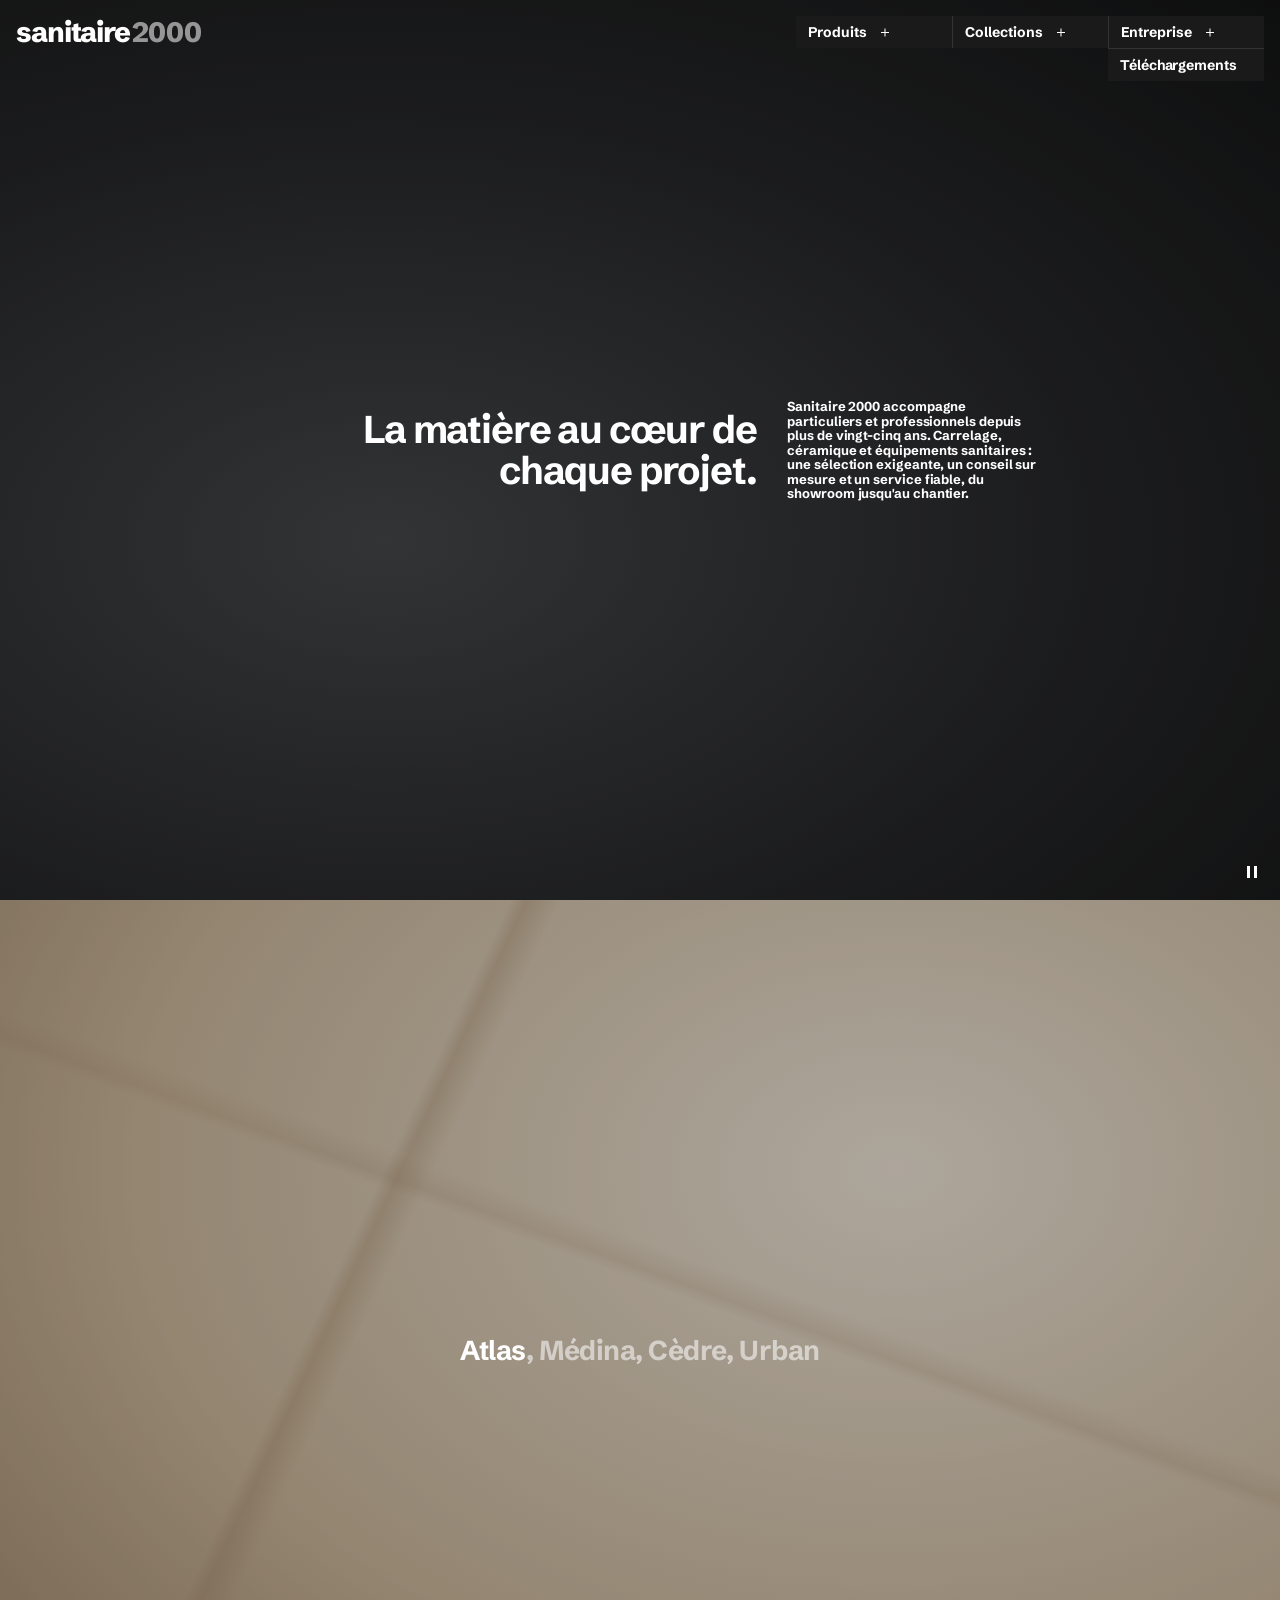
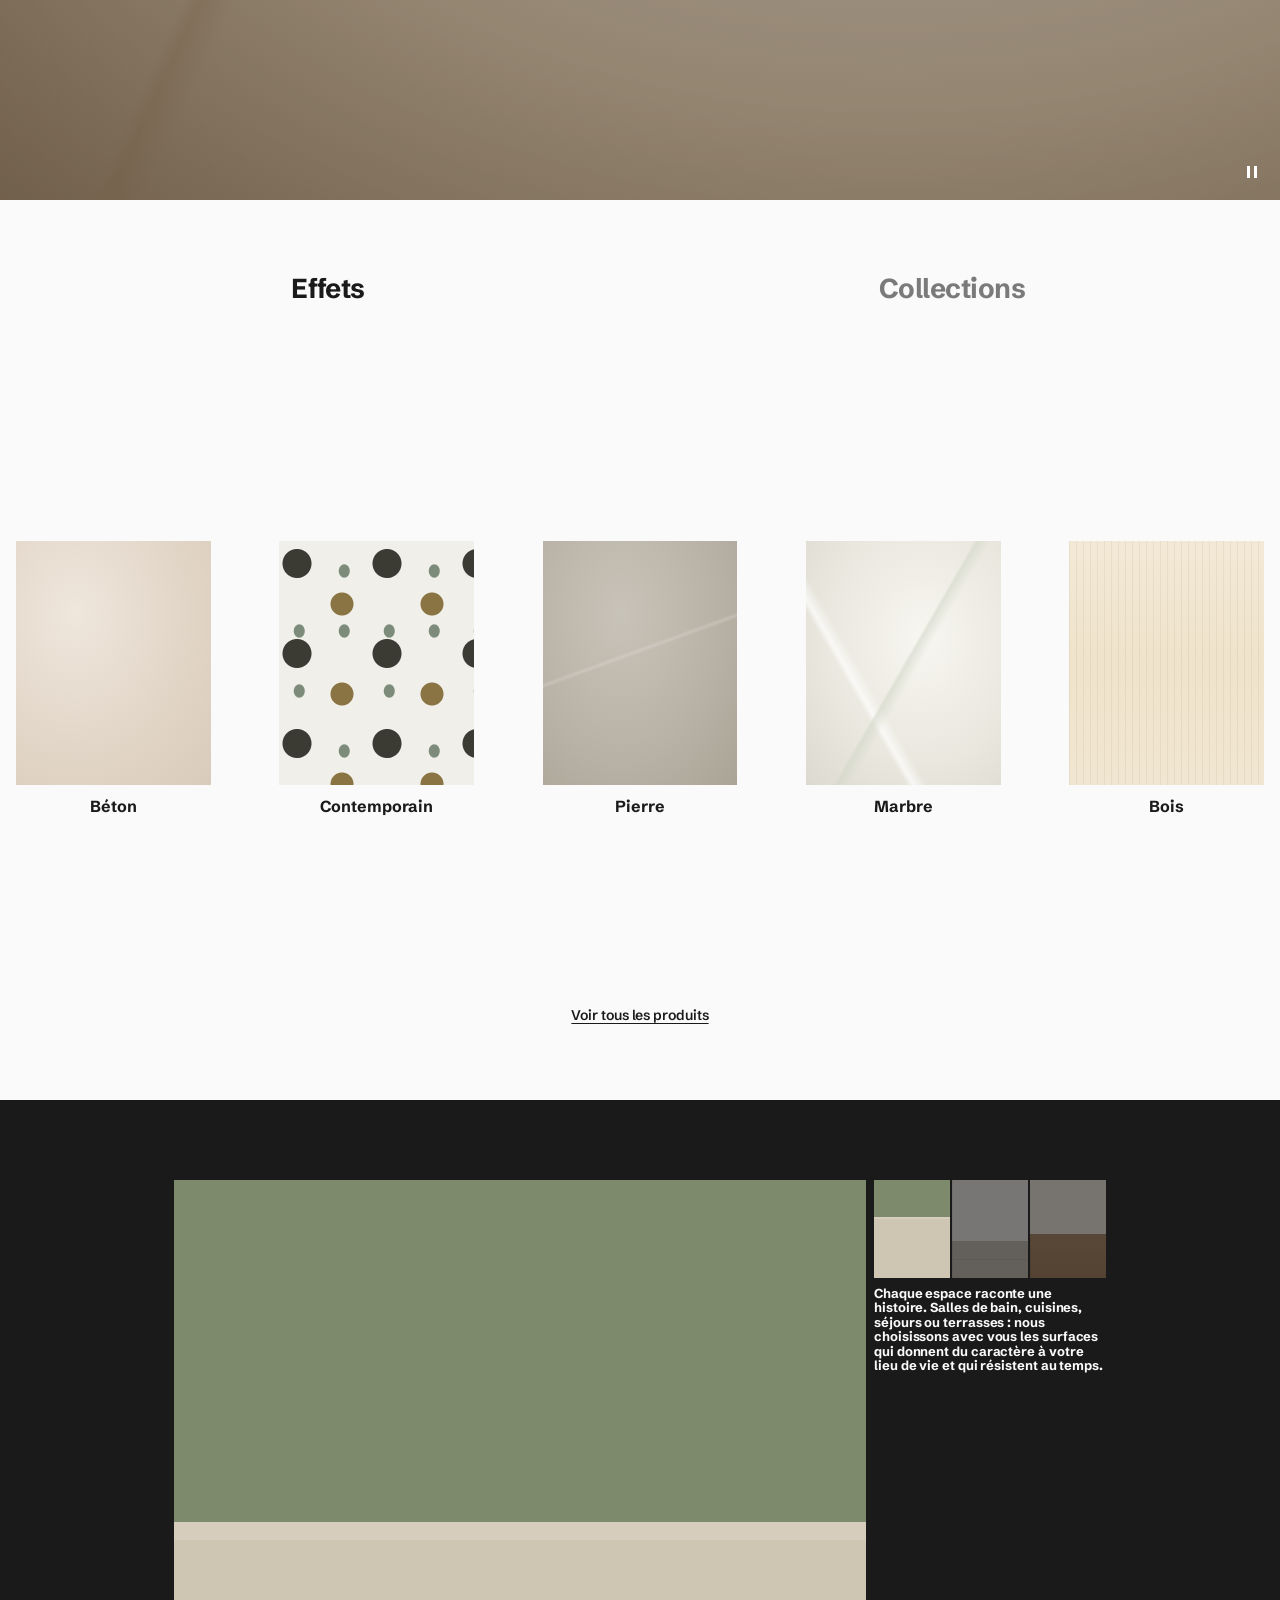
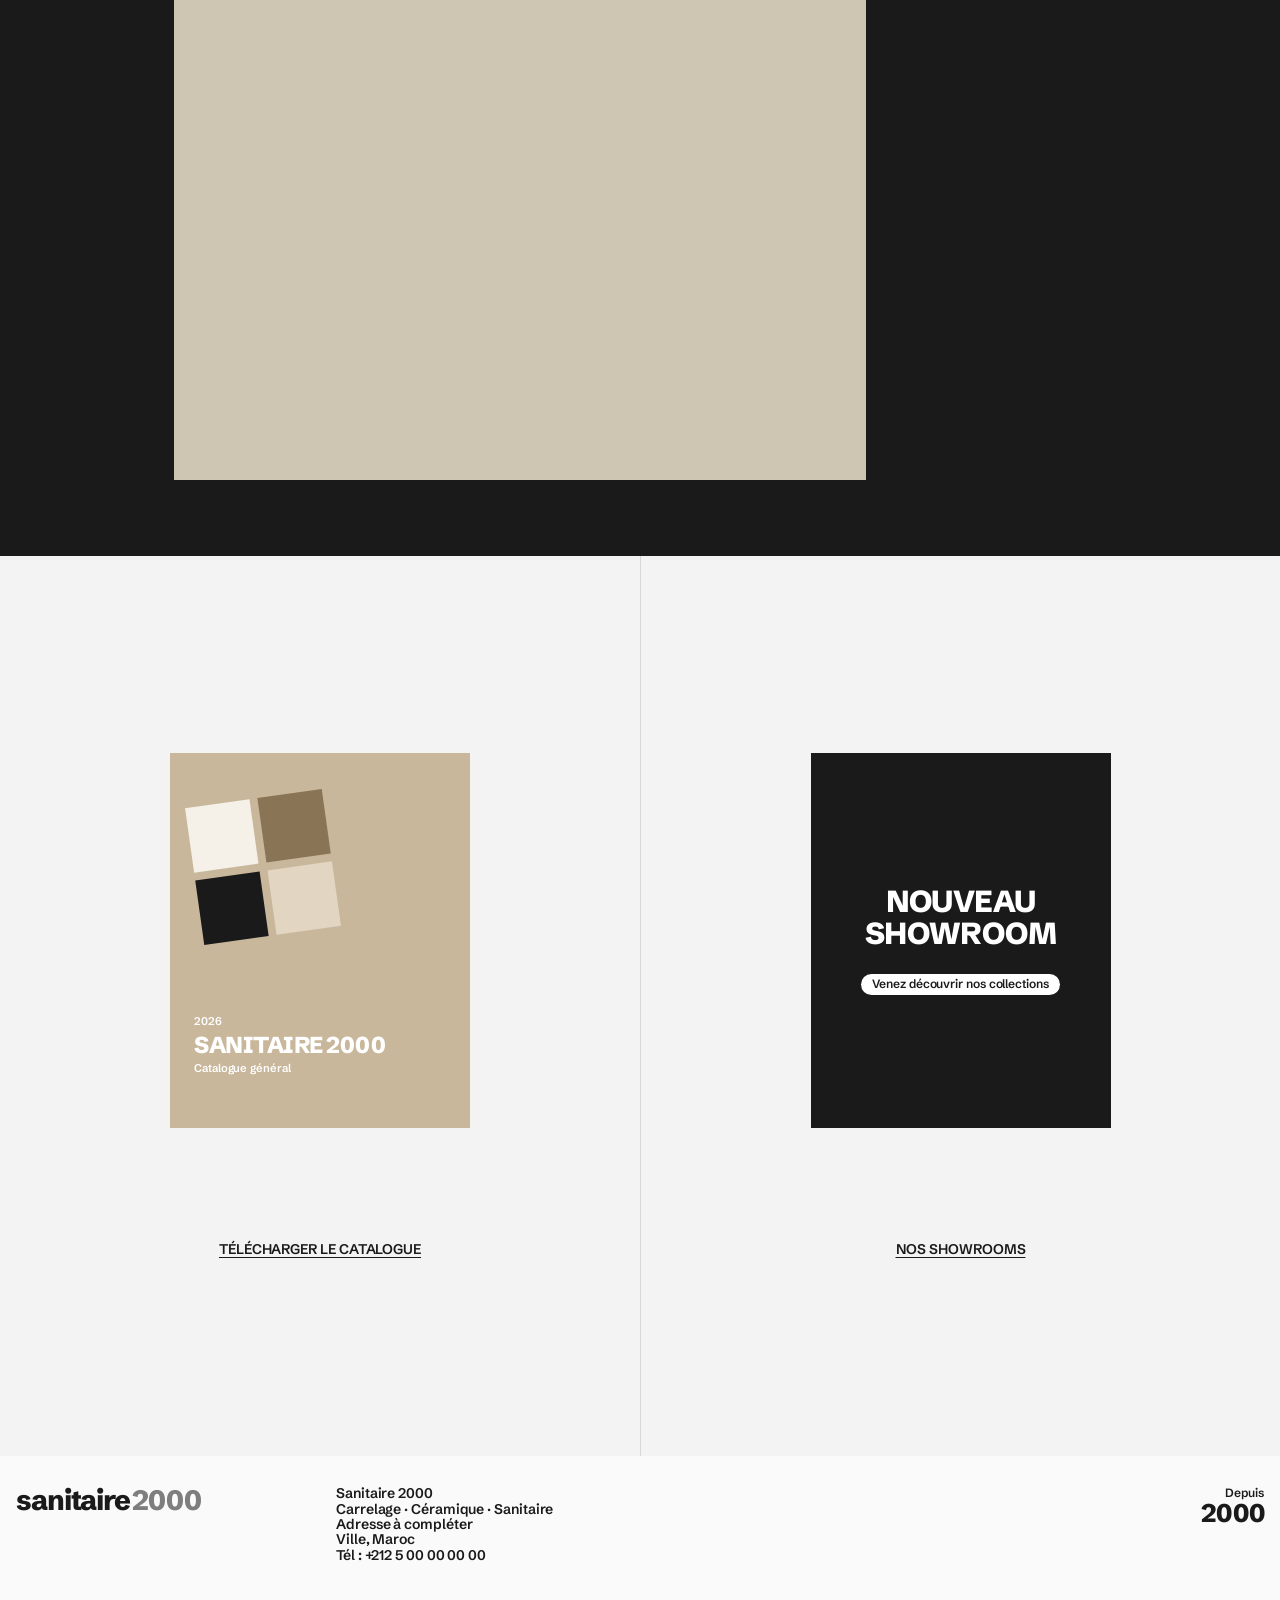
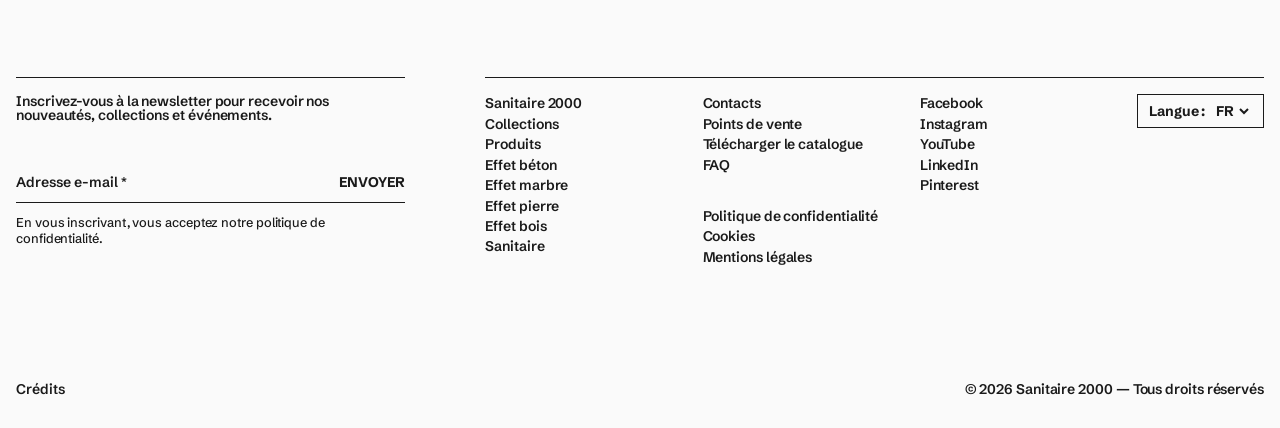
==== commit 2392dfc4: "Add full-width Collections mega-menu: catalogue cover, scrolling index, inspirations Co-Authored-By:" ====
--- a/index.html
+++ b/index.html
@@ -42,14 +42,6 @@
         <a href="#effects">Effet contemporain</a>
         <a href="#effects">Sanitaire & robinetterie</a>
       </div>
-      <div class="panel" id="p-collections" hidden>
-        <a href="#effects" data-tab-link="collections">Atlas</a>
-        <a href="#effects" data-tab-link="collections">Médina</a>
-        <a href="#effects" data-tab-link="collections">Cèdre</a>
-        <a href="#effects" data-tab-link="collections">Urban</a>
-        <a href="#effects" data-tab-link="collections">Pure Bath</a>
-        <a href="#effects" data-tab-link="collections">Toutes les collections</a>
-      </div>
       <div class="panel" id="p-entreprise" hidden>
         <a href="#about">Qui sommes-nous</a>
         <a href="#inspiration">Réalisations</a>
@@ -57,6 +49,72 @@
         <a href="#footer">Contacts</a>
       </div>
     </nav>
+
+    <!-- Collections mega-menu (full width) -->
+    <div class="mega" id="p-collections" hidden>
+      <div class="mega__col mega__col--catalog">
+        <a href="#downloads" class="mega__cover">
+          <div class="cover">
+            <div class="cover__tiles"><span></span><span></span><span></span><span></span></div>
+            <div class="cover__text"><small>2026</small><strong>SANITAIRE 2000</strong><small>Catalogue général</small></div>
+          </div>
+        </a>
+        <a href="#downloads" class="mega__foot">Télécharger le catalogue <span class="ico">&#8595;</span></a>
+      </div>
+      <div class="mega__col">
+        <p class="mega__head">Index</p>
+        <nav class="mega__list mega__list--scroll" aria-label="Index des collections">
+            <a href="#effects" data-tab-link="collections">Alba</a>
+            <a href="#effects" data-tab-link="collections">Ambre</a>
+            <a href="#effects" data-tab-link="collections">Andalous</a>
+            <a href="#effects" data-tab-link="collections">Argan</a>
+            <a href="#effects" data-tab-link="collections">Atlas</a>
+            <a href="#effects" data-tab-link="collections">Atlas Rock</a>
+            <a href="#effects" data-tab-link="collections">Azur</a>
+            <a href="#effects" data-tab-link="collections">Basalte</a>
+            <a href="#effects" data-tab-link="collections">Bois Flotté</a>
+            <a href="#effects" data-tab-link="collections">Cèdre</a>
+            <a href="#effects" data-tab-link="collections">Chêne Blond</a>
+            <a href="#effects" data-tab-link="collections">Craie</a>
+            <a href="#effects" data-tab-link="collections">Dune</a>
+            <a href="#effects" data-tab-link="collections">Essaouira</a>
+            <a href="#effects" data-tab-link="collections">Fès</a>
+            <a href="#effects" data-tab-link="collections">Granit Noir</a>
+            <a href="#effects" data-tab-link="collections">Ivoire</a>
+            <a href="#effects" data-tab-link="collections">Kasbah</a>
+            <a href="#effects" data-tab-link="collections">Médina</a>
+            <a href="#effects" data-tab-link="collections">Mogador</a>
+            <a href="#effects" data-tab-link="collections">Noir Royal</a>
+            <a href="#effects" data-tab-link="collections">Oasis</a>
+            <a href="#effects" data-tab-link="collections">Onyx</a>
+            <a href="#effects" data-tab-link="collections">Pure Bath</a>
+            <a href="#effects" data-tab-link="collections">Riad</a>
+            <a href="#effects" data-tab-link="collections">Sable</a>
+            <a href="#effects" data-tab-link="collections">Tadelakt</a>
+            <a href="#effects" data-tab-link="collections">Tafraout</a>
+            <a href="#effects" data-tab-link="collections">Travertin</a>
+            <a href="#effects" data-tab-link="collections">Urban</a>
+            <a href="#effects" data-tab-link="collections">Urban Grey</a>
+            <a href="#effects" data-tab-link="collections">Volubilis</a>
+            <a href="#effects" data-tab-link="collections">Zellige Terra</a>
+        </nav>
+        <a href="#effects" class="mega__foot" data-tab-link="collections">Toutes les collections <span class="ico">&#8594;</span></a>
+      </div>
+      <div class="mega__col">
+        <p class="mega__head">Inspirations</p>
+        <nav class="mega__list" aria-label="Inspirations">
+          <a href="#inspiration">Intérieur</a>
+          <a href="#inspiration">Extérieur</a>
+          <span class="mega__sep">-</span>
+          <a href="#inspiration">Salle de bain</a>
+          <a href="#inspiration">Chambre</a>
+          <a href="#inspiration">Cuisine</a>
+          <a href="#inspiration">Séjour</a>
+          <a href="#inspiration">Terrasse & piscine</a>
+          <a href="#inspiration">Commercial</a>
+        </nav>
+      </div>
+    </div>
   </header>
 
   <main>
@@ -143,9 +201,9 @@
     <section class="featured" id="downloads">
       <div class="featured__col">
         <a href="#" class="feat">
-          <div class="feat__media feat__media--catalog">
-            <span class="feat__year">2026</span>
-            <span class="feat__name">SANITAIRE 2000</span>
+          <div class="feat__media cover">
+            <div class="cover__tiles"><span></span><span></span><span></span><span></span></div>
+            <div class="cover__text"><small>2026</small><strong>SANITAIRE 2000</strong><small>Catalogue général</small></div>
           </div>
           <span class="u-link u-upper">Télécharger le catalogue</span>
         </a>
--- a/css/style.css
+++ b/css/style.css
@@ -109,6 +109,50 @@
 .panel a:hover { background: var(--grey-600); }
 @keyframes drop { from { opacity: 0; transform: translateY(-6px); } to { opacity: 1; transform: none; } }
 
+/* ---------------- Collections mega-menu ---------------- */
+.mega {
+  position: fixed; z-index: 190; left: var(--s4); right: var(--s4); top: calc(var(--s4) + 2rem + 1px);
+  height: min(36rem, calc(100vh - 5rem));
+  display: grid; grid-template-columns: repeat(3, minmax(0, 1fr)); gap: 1px;
+  background: var(--grey-900); border: 1px solid var(--grey-900);
+  animation: drop .4s var(--ease);
+}
+.mega[hidden] { display: none; }
+.mega__col { position: relative; display: flex; flex-direction: column; min-height: 0; background: var(--grey-100); }
+.mega__head { flex: none; background: var(--grey-50); padding: var(--s3) var(--s4); font-size: .9rem; font-weight: 700; }
+.mega__list { flex: 1; min-height: 0; display: flex; flex-direction: column; padding: var(--s4) var(--s4) 3.5rem; }
+.mega__list a { font-size: 1.25rem; font-weight: 700; letter-spacing: -.01em; padding: .3rem 0; transition: color .2s; }
+.mega__list a:hover { color: var(--grey-500); }
+.mega__sep { font-size: 1.25rem; font-weight: 700; padding: .5rem 0 .1rem; }
+.mega__list--scroll { overflow-y: auto; scrollbar-width: thin; scrollbar-color: var(--grey-900) var(--grey-200); }
+.mega__list--scroll::-webkit-scrollbar { width: 6px; }
+.mega__list--scroll::-webkit-scrollbar-track { background: var(--grey-200); }
+.mega__list--scroll::-webkit-scrollbar-thumb { background: var(--grey-900); }
+.mega__foot {
+  position: absolute; left: 0; bottom: 0; z-index: 1;
+  display: inline-flex; align-items: center; gap: 1rem; background: var(--grey-50);
+  padding: .7rem var(--s4); font-size: 1rem; font-weight: 700; text-transform: uppercase; letter-spacing: -.01em;
+}
+.mega__col--catalog .mega__foot { right: 0; }
+.mega__foot:hover { background: var(--grey-900); color: #fff; }
+.mega__foot .ico { font-weight: 400; transition: transform .3s var(--ease); }
+.mega__foot:hover .ico { transform: translateX(3px); }
+.mega__col--catalog .mega__foot:hover .ico { transform: translateY(3px); }
+.mega__cover { flex: 1; display: block; min-height: 0; }
+.mega__cover .cover { height: 100%; }
+
+/* Catalogue cover (own design) */
+.cover { position: relative; overflow: hidden; background: #c9b79c; color: #fff; }
+.cover__tiles { position: absolute; left: 8%; top: 12%; width: 46%; aspect-ratio: 1; display: grid; grid-template-columns: 1fr 1fr; gap: 6%; transform: rotate(-8deg); }
+.cover__tiles span { background: #f6f1e8; }
+.cover__tiles span:nth-child(2) { background: #8a7456; }
+.cover__tiles span:nth-child(3) { background: #1a1a1a; }
+.cover__tiles span:nth-child(4) { background: #e2d6c3; }
+.cover__text { position: absolute; left: 8%; bottom: 14%; display: flex; flex-direction: column; gap: .2rem; }
+.cover__text small { font-size: .7rem; font-weight: 600; }
+.cover__text strong { font-size: clamp(1rem, .8rem + .8vw, 1.6rem); font-weight: 800; letter-spacing: -.02em; }
+.feat__media.cover { width: min(18.75rem, 70vw); }
+
 /* ---------------- Tile placeholders ---------------- */
 .tile { background-color: var(--grey-600); background-size: cover; background-position: center; }
 .tile--concrete-light { background: radial-gradient(ellipse at 30% 30%, #efe6dc, #e2d6c8 55%, #d9cbbb); }
@@ -214,13 +258,6 @@
   transition: transform .8s var(--ease);
 }
 .feat:hover .feat__media { transform: scale(.97); }
-.feat__media--catalog { background: #b7a48c; color: #fff; }
-.feat__media--catalog::before {
-  content: ""; position: absolute; left: -45%; top: 50%; width: 110%; aspect-ratio: 1; transform: translateY(-50%);
-  border-radius: 50%; border: 2.4rem solid #fff; opacity: .95;
-}
-.feat__year { position: absolute; left: 45%; top: 48%; font-size: .6rem; }
-.feat__name { position: absolute; left: 45%; top: 52%; font-size: .95rem; font-weight: 800; }
 .feat__media--event { background: var(--grey-900); color: #fff; display: flex; flex-direction: column; justify-content: center; align-items: center; text-align: center; gap: 1.5rem; }
 .feat__big { font-size: 1.9rem; font-weight: 800; letter-spacing: -.02em; line-height: 1.05; }
 .feat__small { font-size: .75rem; background: #fff; color: var(--grey-900); padding: .2rem .7rem; border-radius: 1rem; }
@@ -274,6 +311,15 @@
   .menu__btn { height: 2.5rem; padding: 0 var(--s3); }
   .panel { top: auto; bottom: calc(100% + 2px); grid-template-columns: 1fr; border-top: 0; }
   .panel a:nth-child(odd) { border-right: 0; }
+  .mega {
+    top: var(--s4); left: .5rem; right: .5rem; bottom: calc(5rem + .5rem + 4px); height: auto;
+    grid-template-columns: 1fr; grid-template-rows: 9rem minmax(0, 1.4fr) minmax(0, 1fr);
+  }
+  .mega__cover .cover__tiles { width: 20%; left: auto; right: 8%; top: 14%; }
+  .mega__cover .cover__text { bottom: 3.2rem; }
+  .mega__list { padding-bottom: 3.2rem; }
+  .mega__list a { font-size: 1.1rem; }
+  .mega__col:last-child .mega__list { overflow-y: auto; padding-bottom: var(--s4); }
   .nav.is-scrolled .nav__logo { opacity: 1; pointer-events: auto; }
   .nav.is-scrolled .nav__logo .logo-text { color: var(--grey-900); }
   .nav.on-dark .nav__logo .logo-text { color: #fff; }
